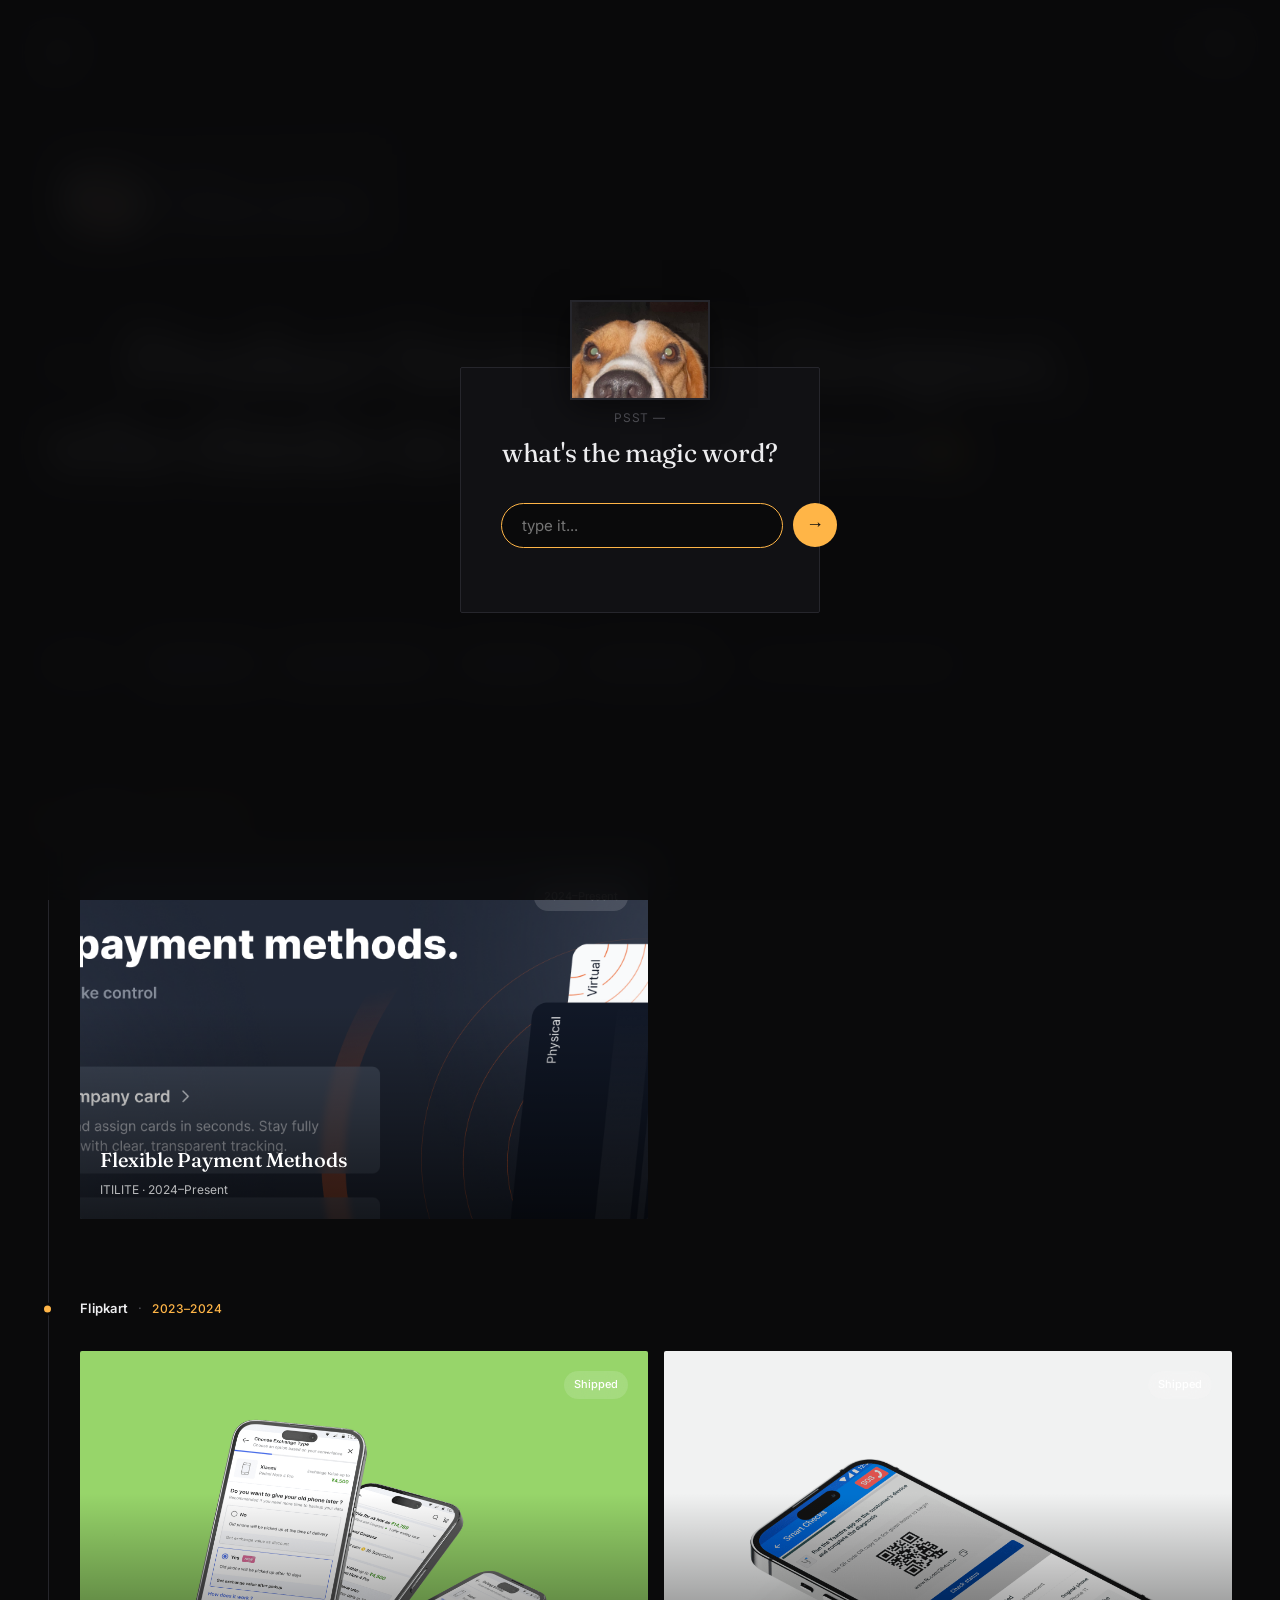
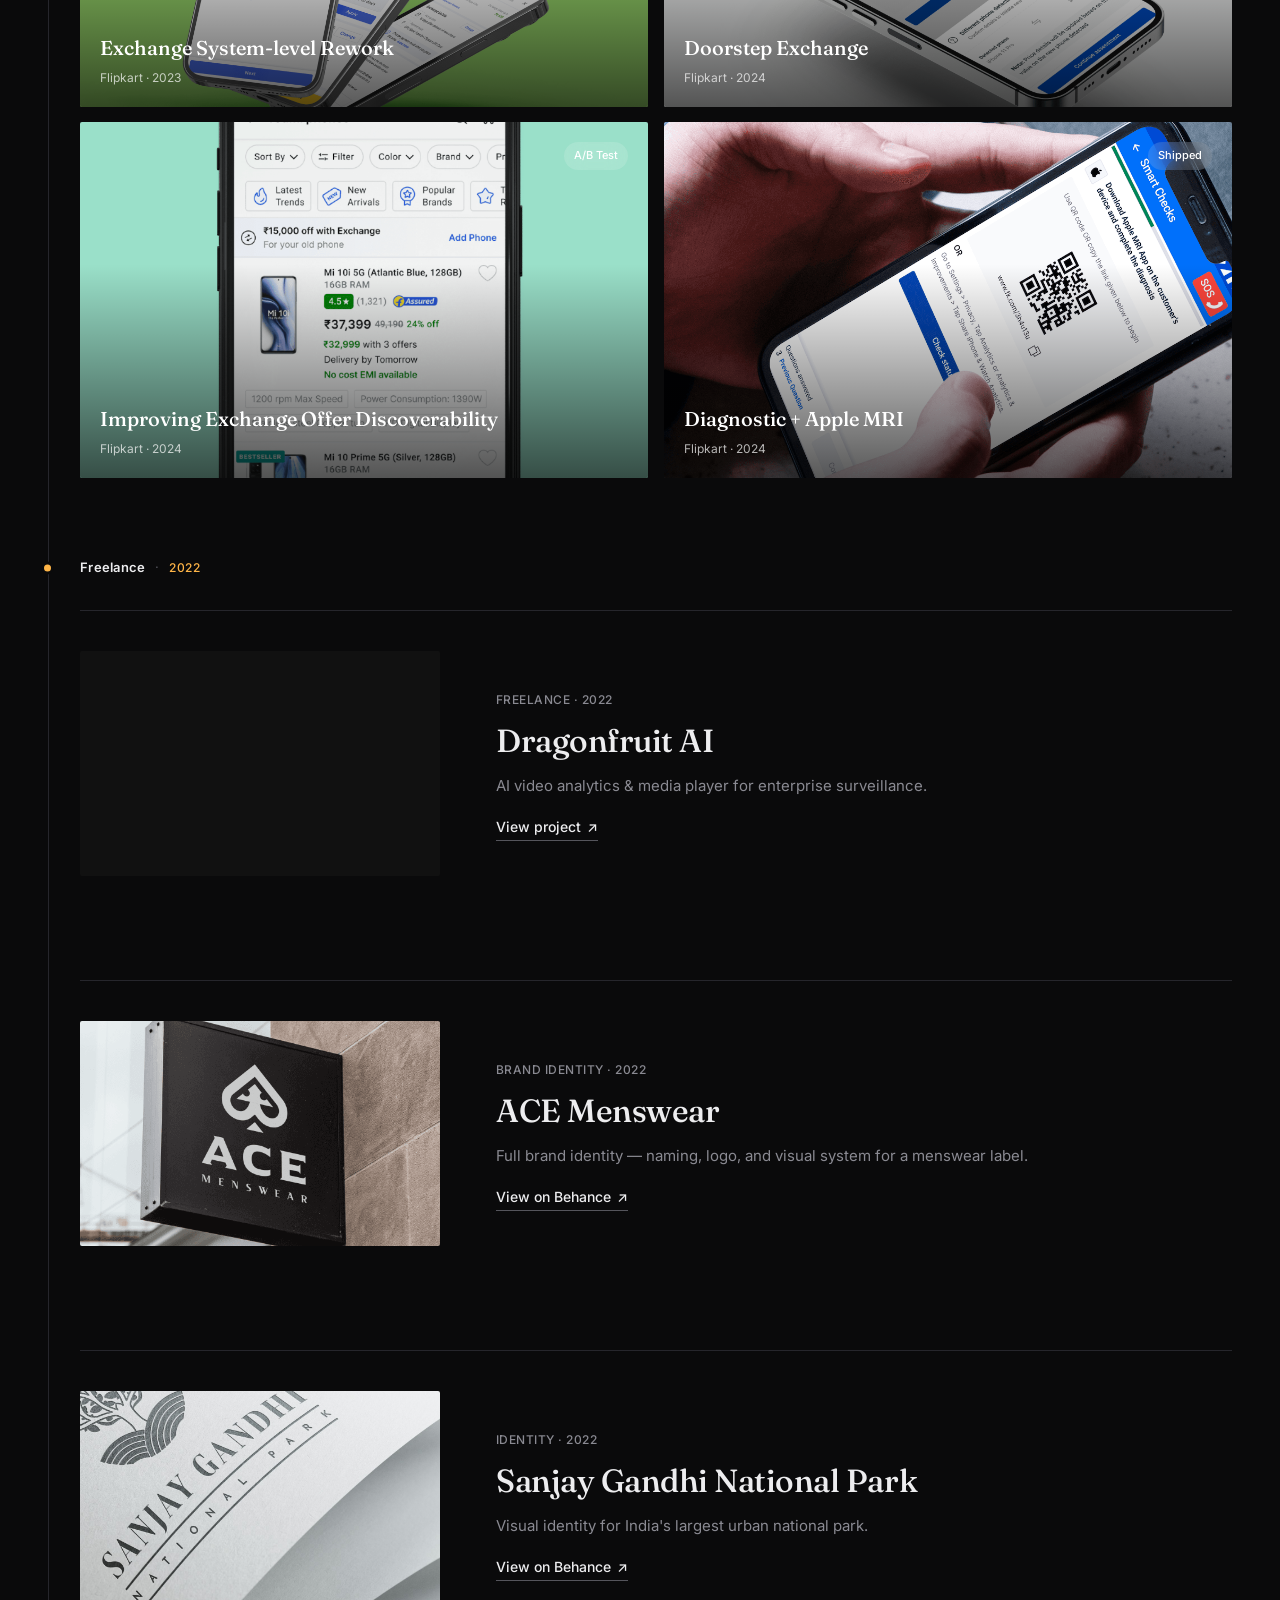
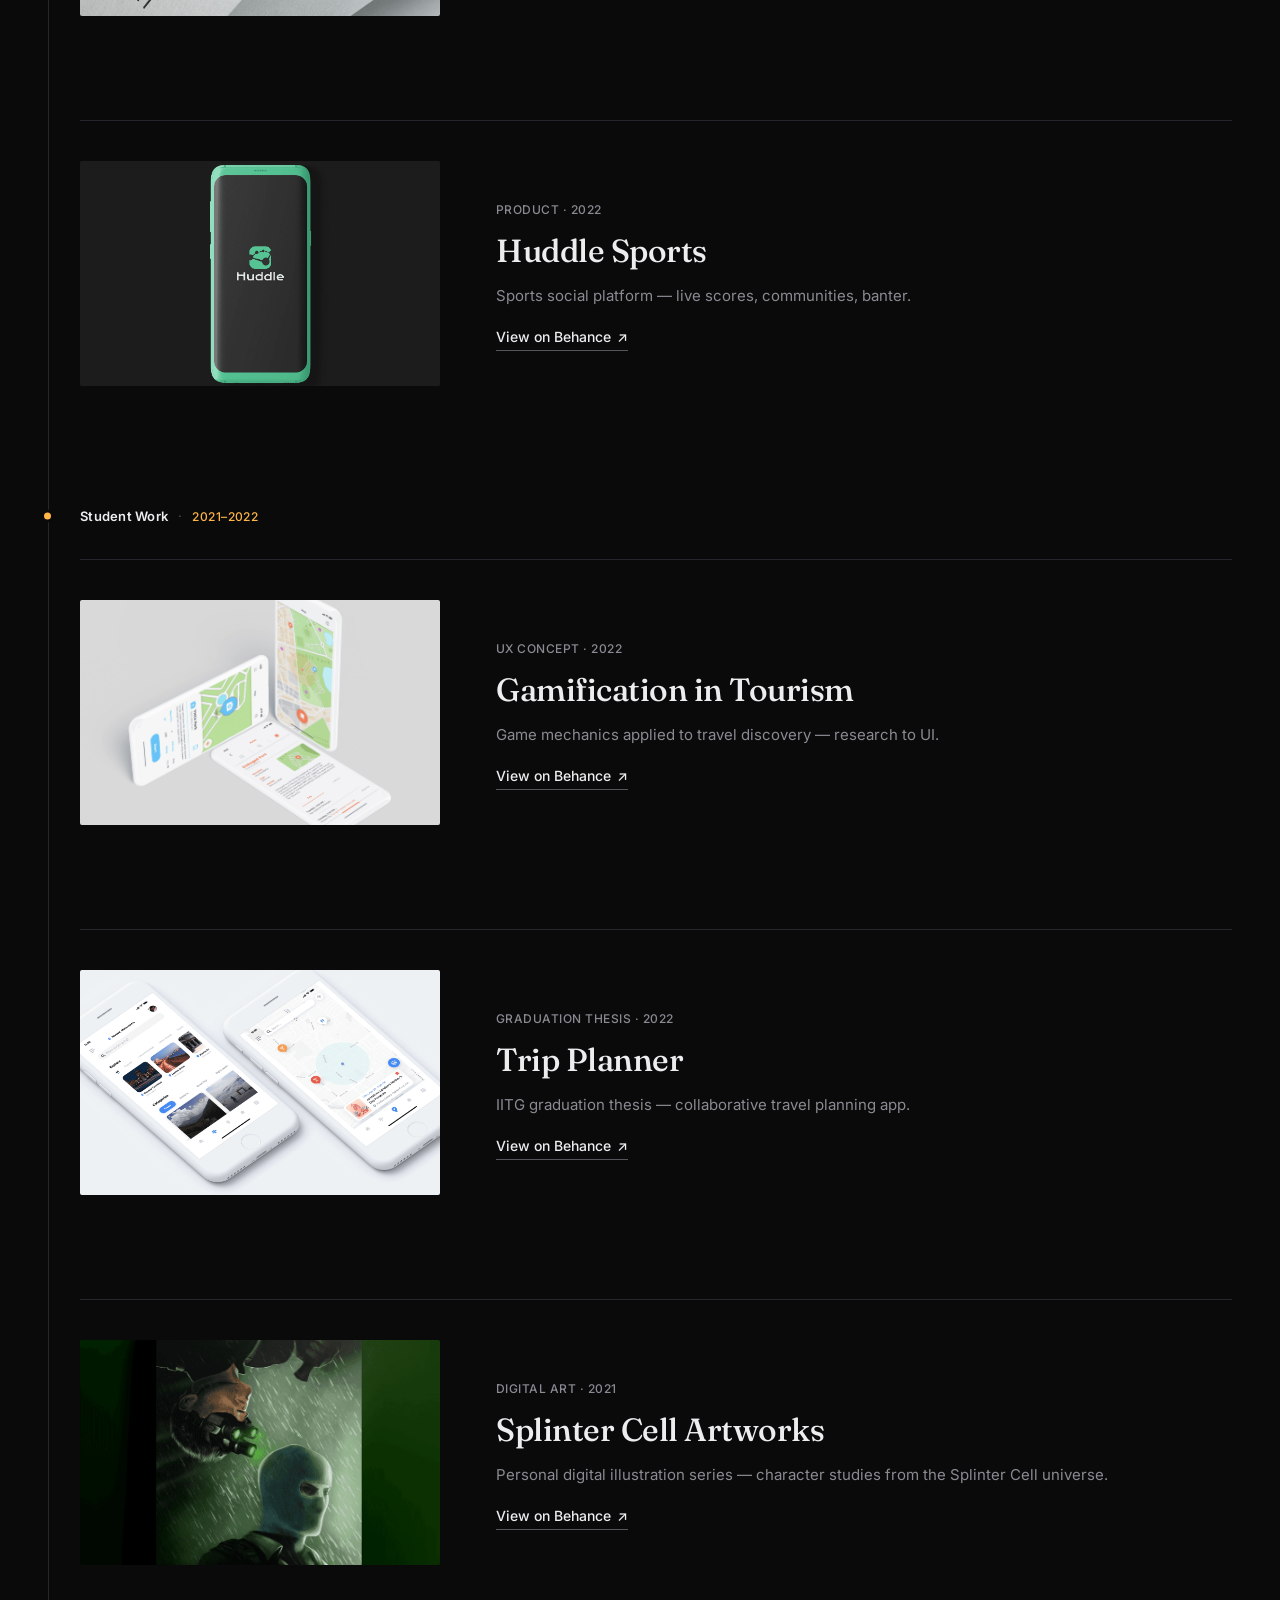
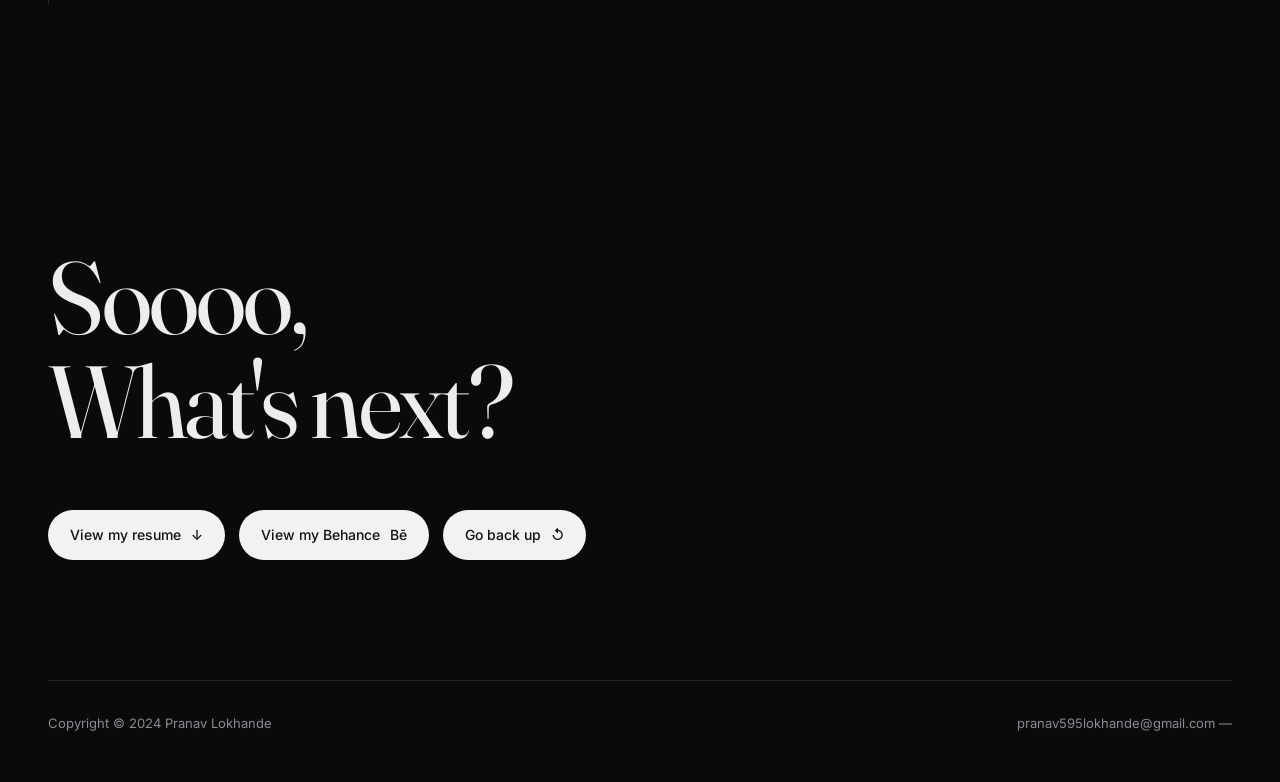
==== Portfolio/v0.9/index.html @ 9152e3f0 "v0.9 — initial commit. Portfolio in plain HTML/CSS/JS." ====
<!DOCTYPE html>
<html lang="en">
<head>
  <meta charset="UTF-8">
  <meta name="viewport" content="width=device-width, initial-scale=1.0">
  <title>Pranav Lokhande | Designer</title>
  <meta name="description" content="Designer based in Bangalore. Product strategy, visual design, and illustration.">

  <link rel="preconnect" href="https://fonts.googleapis.com">
  <link rel="preconnect" href="https://fonts.gstatic.com" crossorigin>
  <link href="https://fonts.googleapis.com/css2?family=Epilogue:wght@400;500;600;700&family=Fraunces:opsz,wght@9..144,400;9..144,500;9..144,600&family=Inter:wght@400;500;600&display=swap" rel="stylesheet">

  <link rel="stylesheet" href="styles.css">
</head>
<body>

  <div id="gate">
    <div class="gate-card">
      <img class="gate-dog" src="images/doggo.jpg" alt="Loki">
      <p class="gate-label">psst —</p>
      <h2 class="gate-heading">what's the magic word?</h2>
      <div class="gate-input-wrap">
        <input id="gate-input" type="password" placeholder="type it..." autocomplete="off" autofocus>
        <button id="gate-btn" aria-label="Enter">→</button>
      </div>
      <p class="gate-hint" id="gate-hint"></p>
    </div>
  </div>

  <header class="nav">
    <a href="#top" class="logo">P</a>
    <div class="nav-right">
      <a href="https://drive.google.com" class="nav-resume" target="_blank" rel="noopener" aria-label="Download Resume">
        <svg width="14" height="14" viewBox="0 0 24 24" fill="none" stroke="currentColor" stroke-width="2.5" stroke-linecap="round" stroke-linejoin="round" style="flex-shrink:0"><path d="M21 15v4a2 2 0 0 1-2 2H5a2 2 0 0 1-2-2v-4"/><polyline points="7 10 12 15 17 10"/><line x1="12" y1="15" x2="12" y2="3"/></svg>
        <span class="nav-resume-text">Download Resume</span>
      </a>
      <a href="https://www.linkedin.com/in/pranavlokhande" target="_blank" rel="noopener" class="linkedin" aria-label="LinkedIn">
        <svg width="22" height="22" viewBox="0 0 24 24" fill="currentColor"><path d="M19 3a2 2 0 0 1 2 2v14a2 2 0 0 1-2 2H5a2 2 0 0 1-2-2V5a2 2 0 0 1 2-2h14zM8.34 18.34V9.67H5.67v8.67h2.67zM7 8.5a1.55 1.55 0 1 0 0-3.1 1.55 1.55 0 0 0 0 3.1zM18.34 18.34v-4.75c0-2.48-1.34-3.63-3.12-3.63a2.7 2.7 0 0 0-2.43 1.33V9.67h-2.66c.03.75 0 8.67 0 8.67h2.66v-4.84a1.81 1.81 0 0 1 .09-.65 1.45 1.45 0 0 1 1.37-.97c.96 0 1.35.74 1.35 1.82v4.64h2.74z"/></svg>
      </a>
    </div>
  </header>

  <main id="top">

    <section class="hero">
      <div class="greeting-card">
        <img class="greeting-avatar" src="images/pranav.jpg" alt="Pranav Lokhande">
        <div class="greeting-text">
          <span class="greeting-label">Greeting,</span>
          <span class="greeting-name">I'm Pranav Lokhande.</span>
        </div>
      </div>

      <h1 class="hero-title">
        <span class="em-dash">—</span> Product Strategist &amp; Designer,<br>
        who thinks in systems. <span class="hero-tag">a hands-on one 💪</span>
      </h1>
    </section>

    <section class="about">
      <aside class="about-pills">
        <p class="about-label">I create…</p>
        <ul>
          <li>Digital Products</li>
          <li>Systems (B2B + B2C)</li>
          <li>Desktop Apps</li>
          <li>Brands &amp; Visuals</li>
        </ul>
        <p class="about-trail">… and everything in between.</p>
      </aside>
    </section>

    <section class="timeline-section">
      <div class="timeline">

        <!-- ITILITE ─────────────────────── -->
        <div class="timeline-era">
          <div class="timeline-node">
            <span class="tl-org">ITILITE</span>
            <span class="tl-sep">·</span>
            <span class="tl-year">2024–Present</span>
          </div>
          <div class="work-grid">
            <a class="work-card" href="work/flexible-payments.html">
              <div class="work-card-inner">
                <img class="work-card-img" src="images/flexible-payments.png" alt="Flexible Payment Methods">
                <span class="badge light">2024–Present</span>
                <div class="work-meta">
                  <h3>Flexible Payment Methods</h3>
                  <p>ITILITE · 2024–Present</p>
                </div>
              </div>
            </a>
          </div>
        </div>

        <!-- FLIPKART ────────────────────── -->
        <div class="timeline-era">
          <div class="timeline-node">
            <span class="tl-org">Flipkart</span>
            <span class="tl-sep">·</span>
            <span class="tl-year">2023–2024</span>
          </div>
          <div class="work-grid">
            <a class="work-card" href="work/exchange-later.html">
              <div class="work-card-inner">
                <img class="work-card-img" src="images/exchange-system-rework.png" alt="Exchange System-level Rework">
                <span class="badge light">Shipped</span>
                <div class="work-meta">
                  <h3>Exchange System-level Rework</h3>
                  <p>Flipkart · 2023</p>
                </div>
              </div>
            </a>
            <a class="work-card" href="work/bm-swap.html">
              <div class="work-card-inner">
                <img class="work-card-img" src="images/doorstep-exchange.png" alt="Doorstep Exchange">
                <span class="badge light">Shipped</span>
                <div class="work-meta">
                  <h3>Doorstep Exchange</h3>
                  <p>Flipkart · 2024</p>
                </div>
              </div>
            </a>
            <a class="work-card" href="work/disc-exchange.html">
              <div class="work-card-inner">
                <img class="work-card-img" src="images/search-exchange-ab.png" alt="Improving Exchange Offer Discoverability">
                <span class="badge light">A/B Test</span>
                <div class="work-meta">
                  <h3>Improving Exchange Offer Discoverability</h3>
                  <p>Flipkart · 2024</p>
                </div>
              </div>
            </a>
            <a class="work-card" href="work/apple-mri.html">
              <div class="work-card-inner">
                <img class="work-card-img" src="images/doorstep-cx.png" alt="Flipkart Diagnostic + Apple MRI">
                <span class="badge light">Shipped</span>
                <div class="work-meta">
                  <h3>Diagnostic + Apple MRI</h3>
                  <p>Flipkart · 2024</p>
                </div>
              </div>
            </a>
          </div>
        </div>

        <!-- FREELANCE ───────────────────── -->
        <div class="timeline-era">
          <div class="timeline-node">
            <span class="tl-org">Freelance</span>
            <span class="tl-sep">·</span>
            <span class="tl-year">2022</span>
          </div>
          <div class="project-list slim">
            <a class="project-row" href="https://drive.google.com/file/d/12xND39V-tyJ9l2CTtGwyVu6jft_E52jj/view?usp=sharing" target="_blank" rel="noopener">
              <div class="project-thumb"><video src="images/dragonfruit.mp4" autoplay muted loop playsinline></video></div>
              <div class="project-info">
                <span class="project-tag">Freelance · 2022</span>
                <h3>Dragonfruit AI</h3>
                <p>AI video analytics & media player for enterprise surveillance.</p>
                <span class="view-link">View project <span aria-hidden="true">↗</span></span>
              </div>
            </a>
            <a class="project-row" href="https://www.behance.net/gallery/119263813/ACE-MENSWEAR-Brand-and-Identity-Design" target="_blank" rel="noopener">
              <div class="project-thumb"><img src="images/ace-menswear.png" alt="ACE Menswear"></div>
              <div class="project-info">
                <span class="project-tag">Brand Identity · 2022</span>
                <h3>ACE Menswear</h3>
                <p>Full brand identity — naming, logo, and visual system for a menswear label.</p>
                <span class="view-link">View on Behance <span aria-hidden="true">↗</span></span>
              </div>
            </a>
            <a class="project-row" href="https://www.behance.net/gallery/127003537/Sanjay-Gandhi-National-Park-Identity-Design" target="_blank" rel="noopener">
              <div class="project-thumb"><img src="images/sgnp.jpg" alt="Sanjay Gandhi National Park"></div>
              <div class="project-info">
                <span class="project-tag">Identity · 2022</span>
                <h3>Sanjay Gandhi National Park</h3>
                <p>Visual identity for India's largest urban national park.</p>
                <span class="view-link">View on Behance <span aria-hidden="true">↗</span></span>
              </div>
            </a>
            <a class="project-row" href="https://www.behance.net/gallery/120968197/Huddle-Sports-Social-Media-UIUX" target="_blank" rel="noopener">
              <div class="project-thumb"><img src="images/huddle.png" alt="Huddle Sports"></div>
              <div class="project-info">
                <span class="project-tag">Product · 2022</span>
                <h3>Huddle Sports</h3>
                <p>Sports social platform — live scores, communities, banter.</p>
                <span class="view-link">View on Behance <span aria-hidden="true">↗</span></span>
              </div>
            </a>
          </div>
        </div>

        <!-- STUDENT ─────────────────────── -->
        <div class="timeline-era">
          <div class="timeline-node">
            <span class="tl-org">Student Work</span>
            <span class="tl-sep">·</span>
            <span class="tl-year">2021–2022</span>
          </div>
          <div class="project-list slim">
            <a class="project-row" href="https://www.behance.net/gallery/122365787/Gamification-In-Tourism-UIUX" target="_blank" rel="noopener">
              <div class="project-thumb"><img src="images/gamification.png" alt="Gamification in Tourism"></div>
              <div class="project-info">
                <span class="project-tag">UX Concept · 2022</span>
                <h3>Gamification in Tourism</h3>
                <p>Game mechanics applied to travel discovery — research to UI.</p>
                <span class="view-link">View on Behance <span aria-hidden="true">↗</span></span>
              </div>
            </a>
            <a class="project-row" href="https://www.behance.net/gallery/128891555/Trip-Planner-UXUI-Concept" target="_blank" rel="noopener">
              <div class="project-thumb"><img src="images/trip-planner.png" alt="Trip Planner"></div>
              <div class="project-info">
                <span class="project-tag">Graduation Thesis · 2022</span>
                <h3>Trip Planner</h3>
                <p>IITG graduation thesis — collaborative travel planning app.</p>
                <span class="view-link">View on Behance <span aria-hidden="true">↗</span></span>
              </div>
            </a>
            <a class="project-row" href="https://www.behance.net/gallery/118692643/Splinter-Cell-Digital-Artwork" target="_blank" rel="noopener">
              <div class="project-thumb"><img src="images/splinter-cell.png" alt="Splinter Cell Artworks"></div>
              <div class="project-info">
                <span class="project-tag">Digital Art · 2021</span>
                <h3>Splinter Cell Artworks</h3>
                <p>Personal digital illustration series — character studies from the Splinter Cell universe.</p>
                <span class="view-link">View on Behance <span aria-hidden="true">↗</span></span>
              </div>
            </a>
          </div>
        </div>

      </div>
    </section>

    <section class="footer">
      <h2 class="footer-title">Soooo,<br>What's next?</h2>

      <div class="footer-actions">
        <a class="pill" href="https://drive.google.com" target="_blank" rel="noopener">View my resume <span aria-hidden="true">↓</span></a>
        <a class="pill" href="https://www.behance.net/pranavlokhande" target="_blank" rel="noopener">View my Behance <span aria-hidden="true">Bē</span></a>
        <a class="pill" href="#top">Go back up <span aria-hidden="true">↺</span></a>
      </div>

      <div class="footer-meta">
        <span>Copyright © 2024 Pranav Lokhande</span>
        <a href="mailto:pranav595lokhande@gmail.com">pranav595lokhande@gmail.com —</a>
      </div>
    </section>

  </main>

  <script src="script.js"></script>
</body>
</html>
---- Portfolio/v0.9/styles.css ----
:root {
  --bg: #0A0A0B;
  --bg-elev: #111114;
  --text: #EDEDEF;
  --text-dim: #8A8A92;
  --text-faint: #55555C;
  --accent: #FFB547;
  --pill-bg: #18181C;
  --pill-border: #26262C;
  --radius: 2px;
  --maxw: 1280px;
}

* { box-sizing: border-box; margin: 0; padding: 0; }

html { scroll-behavior: smooth; }

body {
  background: var(--bg);
  color: var(--text);
  font-family: 'Inter', system-ui, sans-serif;
  font-size: 16px;
  line-height: 1.6;
  -webkit-font-smoothing: antialiased;
  overflow-x: hidden;
}

a { color: inherit; text-decoration: none; }

/* ========== NAV ========== */
.nav {
  position: fixed;
  top: 0; left: 0; right: 0;
  display: flex;
  justify-content: space-between;
  align-items: flex-start;
  padding: 28px 48px 56px;
  z-index: 100;
  background: linear-gradient(to bottom, #0A0A0B 0%, #0A0A0B 40%, rgba(10,10,11,0.6) 75%, transparent 100%);
  pointer-events: none;
}
.nav > *, .nav-right > * { pointer-events: auto; }

.nav-right {
  display: flex;
  align-items: center;
  gap: 12px;
}

.nav-resume {
  display: inline-flex;
  align-items: center;
  gap: 0;
  overflow: hidden;
  max-width: 32px;
  height: 32px;
  border: 1px solid var(--pill-border);
  border-radius: 999px;
  color: var(--text-faint);
  font-size: 12px;
  font-weight: 500;
  padding: 0 9px;
  white-space: nowrap;
  transition: max-width 0.3s cubic-bezier(0.2,0.8,0.2,1), color 0.2s, border-color 0.2s, padding 0.3s, gap 0.3s;
  font-family: 'Inter', sans-serif;
}
.nav-resume:hover {
  max-width: 160px;
  color: var(--text);
  border-color: var(--text-faint);
  gap: 7px;
  padding: 0 14px;
}
.nav-resume-text {
  opacity: 0;
  transition: opacity 0.15s 0.12s;
  letter-spacing: 0.01em;
}
.nav-resume:hover .nav-resume-text { opacity: 1; }

.logo {
  font-family: 'Fraunces', serif;
  font-size: 32px;
  font-weight: 500;
  letter-spacing: -0.01em;
}

.linkedin {
  display: inline-flex;
  opacity: 0.9;
  transition: opacity 0.2s;
}
.linkedin:hover { opacity: 1; }

/* ========== HERO ========== */
.hero {
  max-width: var(--maxw);
  margin: 0 auto;
  padding: 140px 48px 80px;
}

.greeting-card {
  display: inline-flex;
  flex-direction: row;
  align-items: center;
  gap: 18px;
  padding: 16px 28px 16px 16px;
  background: var(--bg-elev);
  border: 1px solid var(--pill-border);
  border-radius: var(--radius);
  margin-bottom: 64px;
  transform: rotate(-1.5deg);
  box-shadow: 0 12px 40px rgba(0,0,0,0.4);
}
.greeting-avatar {
  width: 80px;
  height: 80px;
  border-radius: 50%;
  object-fit: cover;
  object-position: center top;
  flex-shrink: 0;
  border: 1px solid var(--pill-border);
}
.greeting-text {
  display: flex;
  flex-direction: column;
  gap: 2px;
}
.greeting-label {
  font-size: 15px;
  color: var(--text-dim);
  font-weight: 400;
}
.greeting-name {
  font-size: 20px;
  font-weight: 500;
}

.hero-title {
  font-family: 'Fraunces', serif;
  font-size: clamp(40px, 6vw, 88px);
  font-weight: 400;
  line-height: 1.08;
  letter-spacing: -0.02em;
  max-width: 1100px;
}

.em-dash {
  color: var(--text-dim);
  margin-right: 8px;
}

.hero-tag {
  display: inline-block;
  font-size: clamp(16px, 2vw, 24px);
  font-weight: 500;
  padding: 10px 20px;
  border-radius: 999px;
  background: var(--pill-bg);
  border: 1px solid var(--pill-border);
  vertical-align: middle;
  margin-left: 16px;
  line-height: 1;
}

/* ========== ABOUT / PILLS BAR ========== */
.about {
  max-width: var(--maxw);
  margin: 0 auto;
  padding: 80px 48px 48px;
  display: flex;
  align-items: center;
  gap: 20px;
  flex-wrap: wrap;
}

.about-pills {
  display: contents;
}

.about-label {
  font-family: 'Fraunces', serif;
  font-size: 16px;
  color: var(--text-dim);
  white-space: nowrap;
}
.about-trail {
  font-family: 'Fraunces', serif;
  font-size: 16px;
  color: var(--text-faint);
  white-space: nowrap;
}

.about-pills ul {
  list-style: none;
  display: flex;
  flex-direction: row;
  flex-wrap: wrap;
  gap: 8px;
}
.about-pills li {
  padding: 8px 16px;
  background: var(--pill-bg);
  border: 1px solid var(--pill-border);
  border-radius: 999px;
  font-size: 13px;
  font-weight: 500;
  transition: background 0.2s;
}
.about-pills li:hover { background: #202026; }

/* ========== SLIM PROJECT LIST (freelance rows) ========== */
.project-list.slim .project-row {
  grid-template-columns: 360px 1fr;
  gap: 56px;
}

/* ========== WORK SECTIONS ========== */
/* Work grid cards */
.work-grid {
  display: grid;
  grid-template-columns: 1fr 1fr;
  gap: 16px;
}
.work-card {
  aspect-ratio: 16 / 10;
  position: relative;
  cursor: pointer;
  color: #fff;
  transition: transform 0.35s cubic-bezier(0.2, 0.8, 0.2, 1);
}
.work-card:hover { transform: translateY(-4px); }
.work-card.wide { grid-column: span 2; aspect-ratio: 21 / 9; }

.work-card-inner {
  position: absolute;
  inset: 0 0 -1px 0;
  border-radius: var(--radius);
  overflow: hidden;
  display: flex;
  flex-direction: column;
  justify-content: space-between;
  padding: 20px;
  background: var(--card-bg, #18181C);
}
.work-card-inner::after {
  content: '';
  position: absolute;
  inset: 0;
  background: linear-gradient(180deg, rgba(0,0,0,0) 40%, rgba(0,0,0,0.65) 100%);
  pointer-events: none;
}
.work-card-img {
  position: absolute;
  inset: 0;
  width: 100%;
  height: 100%;
  object-fit: cover;
  transform: scale(1.35);
  transform-origin: center top;
  transition: transform 0.7s cubic-bezier(0.2, 0.8, 0.2, 1);
}
.work-card:hover .work-card-img { transform: scale(1.5); }

.work-card-inner .badge,
.work-card-inner .work-meta { position: relative; z-index: 2; }

.badge {
  align-self: flex-end;
  font-size: 11px;
  font-weight: 500;
  padding: 5px 10px;
  background: rgba(255,255,255,0.7);
  border-radius: 999px;
  backdrop-filter: blur(10px);
}
.badge.light { background: rgba(255,255,255,0.14); color: #fff; }

.work-meta h3 {
  font-family: 'Fraunces', serif;
  font-size: 20px;
  font-weight: 500;
  margin-bottom: 4px;
}
.work-meta p {
  font-size: 12px;
  opacity: 0.7;
}

/* ========== PROJECT ROWS (Industry) ========== */
.project-list {
  display: flex;
  flex-direction: column;
  gap: 64px;
}

.project-row {
  display: grid;
  grid-template-columns: 1.15fr 1fr;
  gap: 48px;
  padding: 40px 0;
  border-top: 1px solid var(--pill-border);
  transition: opacity 0.3s;
  align-items: center;
}
.project-row:hover { opacity: 0.95; }

.project-thumb {
  background: var(--card-bg, #111);
  border-radius: var(--radius);
  aspect-ratio: 16 / 10;
  overflow: hidden;
}
.project-thumb img,
.project-thumb video {
  width: 100%;
  height: 100%;
  object-fit: cover;
  display: block;
  transform: scale(1.5);
  transform-origin: center center;
  transition: transform 0.7s cubic-bezier(0.2, 0.8, 0.2, 1);
}
.project-thumb video {
  transform: scale(1);
}
.project-row:hover .project-thumb img { transform: scale(1.7); }
.project-row:hover .project-thumb video { transform: scale(1.05); }

.project-tag {
  display: inline-block;
  font-size: 12px;
  font-weight: 500;
  color: var(--text-dim);
  letter-spacing: 0.04em;
  text-transform: uppercase;
  margin-bottom: 14px;
}

.project-info h3 {
  font-family: 'Fraunces', serif;
  font-size: 32px;
  font-weight: 500;
  margin-bottom: 14px;
  letter-spacing: -0.015em;
  line-height: 1.15;
}
.project-info p {
  color: var(--text-dim);
  max-width: 720px;
  margin-bottom: 16px;
  font-size: 15px;
}
.view-link {
  font-size: 14px;
  font-weight: 500;
  display: inline-flex;
  gap: 6px;
  border-bottom: 1px solid var(--text-faint);
  padding-bottom: 2px;
}

/* ========== FOOTER ========== */
.footer {
  max-width: var(--maxw);
  margin: 0 auto;
  padding: 160px 48px 48px;
}

.footer-title {
  font-family: 'Fraunces', serif;
  font-size: clamp(56px, 8vw, 120px);
  font-weight: 400;
  line-height: 1.02;
  letter-spacing: -0.03em;
  margin-bottom: 56px;
}

.footer-actions {
  display: flex;
  flex-wrap: wrap;
  gap: 14px;
  margin-bottom: 120px;
}

.pill {
  display: inline-flex;
  align-items: center;
  gap: 10px;
  padding: 14px 22px;
  background: #F2F2F4;
  color: #111;
  border-radius: 999px;
  font-size: 14px;
  font-weight: 500;
  transition: transform 0.2s, background 0.2s;
}
.pill:hover {
  transform: translateY(-2px);
  background: #fff;
}

.footer-meta {
  display: flex;
  justify-content: space-between;
  font-size: 13px;
  color: var(--text-dim);
  padding-top: 32px;
  border-top: 1px solid var(--pill-border);
}
.footer-meta a:hover { color: var(--text); }

/* ========== PASSWORD GATE ========== */
#gate {
  position: fixed;
  inset: 0;
  z-index: 999;
  background: rgba(10, 10, 11, 0.92);
  backdrop-filter: blur(18px);
  display: flex;
  align-items: center;
  justify-content: center;
  transition: opacity 0.5s ease;
}
#gate.hidden {
  opacity: 0;
  pointer-events: none;
}

.gate-card {
  background: var(--bg-elev);
  border: 1px solid var(--pill-border);
  border-radius: var(--radius);
  padding: 40px 40px 36px;
  width: 360px;
  text-align: center;
  position: relative;
  margin-top: 80px;
}

.gate-dog {
  width: 140px;
  height: 100px;
  object-fit: cover;
  object-position: center 30%;
  border: 2px solid var(--pill-border);
  position: absolute;
  left: 50%;
  transform: translateX(-50%);
  top: -68px;
  box-shadow: 0 8px 32px rgba(0,0,0,0.5);
}

.gate-label {
  font-size: 12px;
  color: var(--text-faint);
  letter-spacing: 0.06em;
  text-transform: uppercase;
  margin-bottom: 6px;
}
.gate-heading {
  font-family: 'Fraunces', serif;
  font-size: 26px;
  font-weight: 400;
  letter-spacing: -0.01em;
  margin-bottom: 28px;
  color: var(--text);
}

.gate-input-wrap {
  display: flex;
  gap: 10px;
}
#gate-input {
  flex: 1;
  background: var(--bg);
  border: 1px solid var(--pill-border);
  border-radius: 999px;
  padding: 12px 20px;
  font-size: 15px;
  color: var(--text);
  outline: none;
  transition: border-color 0.2s;
  font-family: 'Inter', sans-serif;
}
#gate-input:focus { border-color: var(--accent); }
#gate-input.wrong { border-color: #ff4d4d; animation: shake 0.35s ease; }

#gate-btn {
  width: 44px;
  height: 44px;
  border-radius: 999px;
  background: var(--accent);
  color: #111;
  border: none;
  font-size: 18px;
  cursor: pointer;
  display: flex;
  align-items: center;
  justify-content: center;
  flex-shrink: 0;
  transition: transform 0.2s;
}
#gate-btn:hover { transform: scale(1.08); }

.gate-hint {
  font-size: 12px;
  color: #ff4d4d;
  margin-top: 12px;
  min-height: 16px;
}

@keyframes shake {
  0%, 100% { transform: translateX(0); }
  20%       { transform: translateX(-8px); }
  40%       { transform: translateX(8px); }
  60%       { transform: translateX(-5px); }
  80%       { transform: translateX(5px); }
}

/* ========== TIMELINE ========== */
.timeline-section {
  max-width: var(--maxw);
  margin: 0 auto;
  padding: 80px 48px;
}

.timeline {
  position: relative;
  padding-left: 32px;
}

.timeline::before {
  content: '';
  position: absolute;
  left: 0;
  top: 8px;
  bottom: 0;
  width: 1px;
  background: var(--pill-border);
}

.timeline-era {
  position: relative;
  margin-bottom: 80px;
}

.timeline-era:last-child {
  margin-bottom: 0;
}

.timeline-node {
  display: flex;
  align-items: center;
  gap: 10px;
  margin-bottom: 32px;
  position: relative;
}

.timeline-node::before {
  content: '';
  position: absolute;
  left: -36px;
  top: 50%;
  transform: translateY(-50%);
  width: 7px;
  height: 7px;
  border-radius: 50%;
  background: var(--accent);
  box-shadow: 0 0 0 3px var(--bg);
}

.tl-org {
  font-size: 13px;
  font-weight: 600;
  color: var(--text);
  letter-spacing: 0.02em;
}

.tl-sep {
  font-size: 13px;
  color: var(--text-faint);
}

.tl-year {
  font-size: 12px;
  font-weight: 500;
  color: var(--accent);
  letter-spacing: 0.04em;
}

/* ========== RESPONSIVE ========== */
@media (max-width: 900px) {
  .nav { padding: 20px 24px; }
  .hero { padding: 110px 24px 60px; }
  .about {
    grid-template-columns: 1fr;
    gap: 48px;
    padding: 48px 24px;
  }
  .about-pills { position: static; }
  .timeline-section { padding: 48px 24px; }
  .timeline { padding-left: 20px; }
  .timeline-node::before { left: -24px; }
  .work-grid { grid-template-columns: 1fr; }
  .work-card.wide { grid-column: span 1; }
  .footer { padding: 80px 24px 32px; }
}
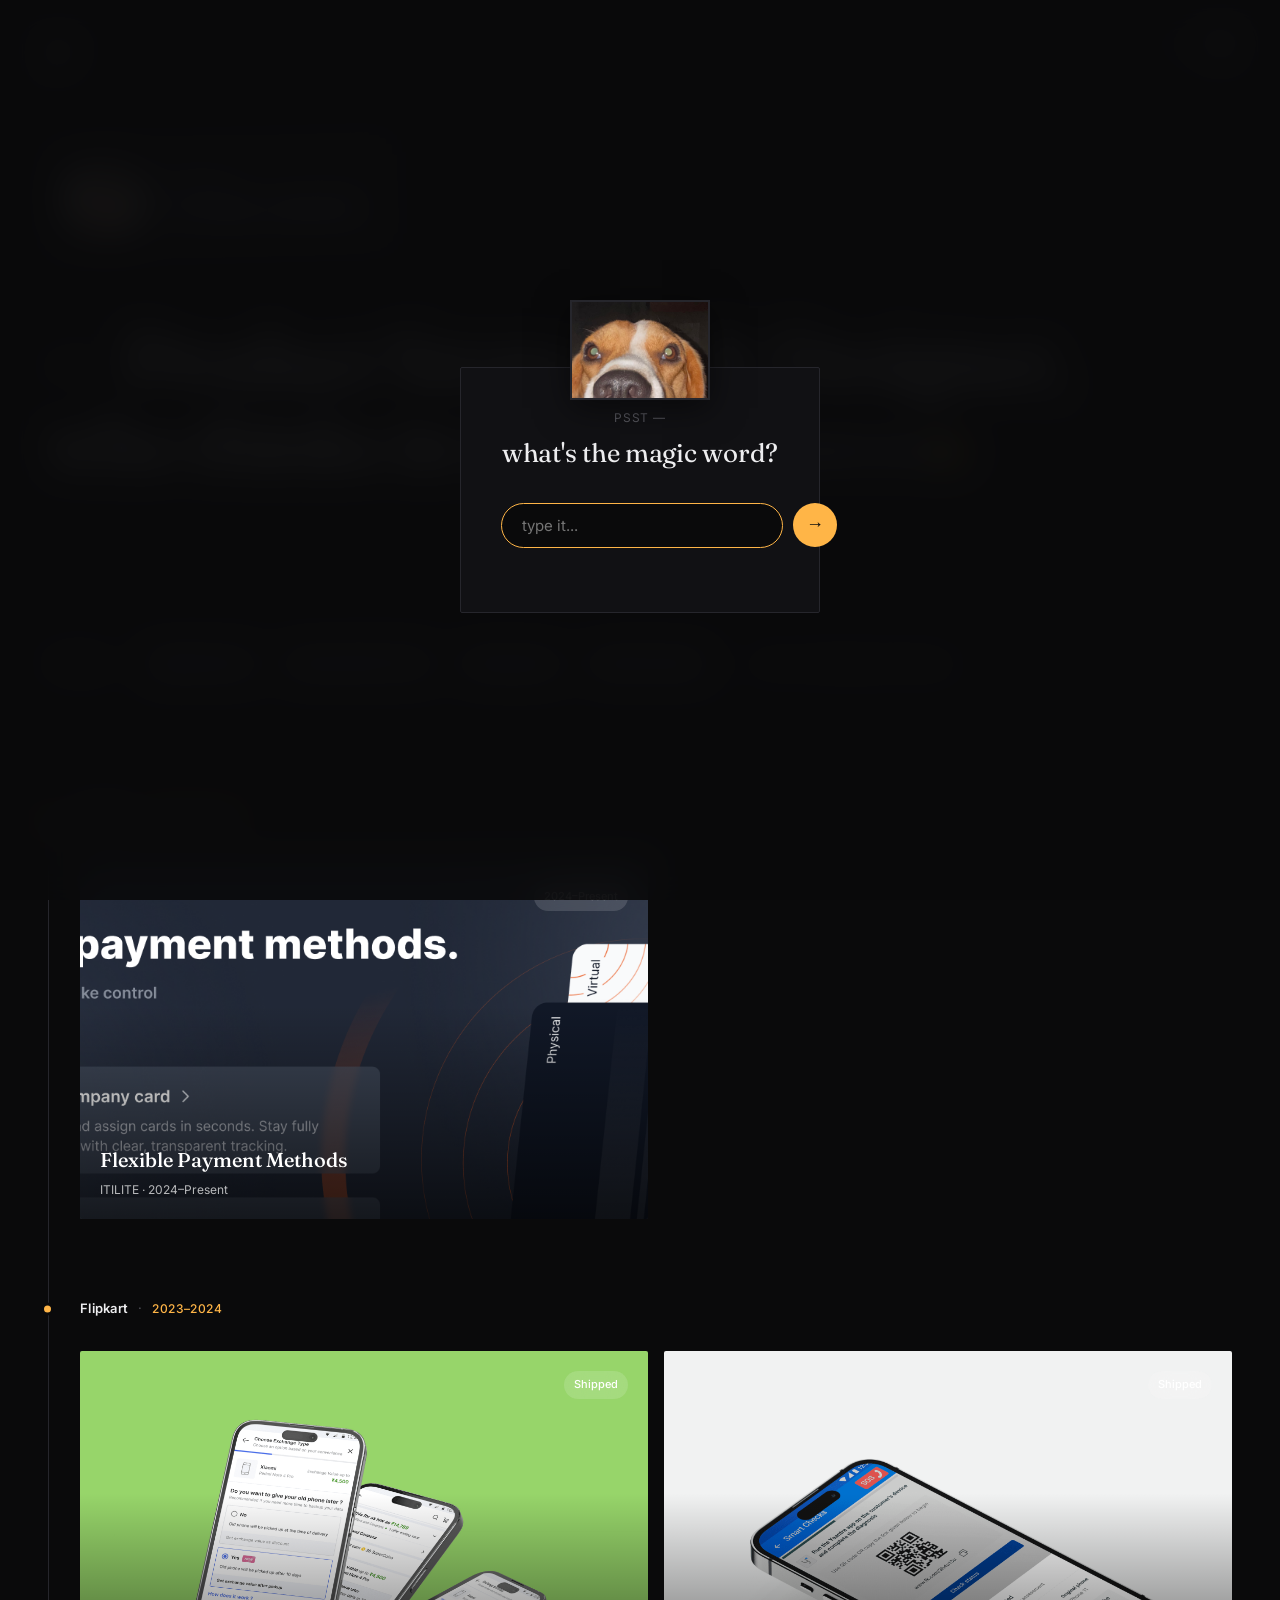
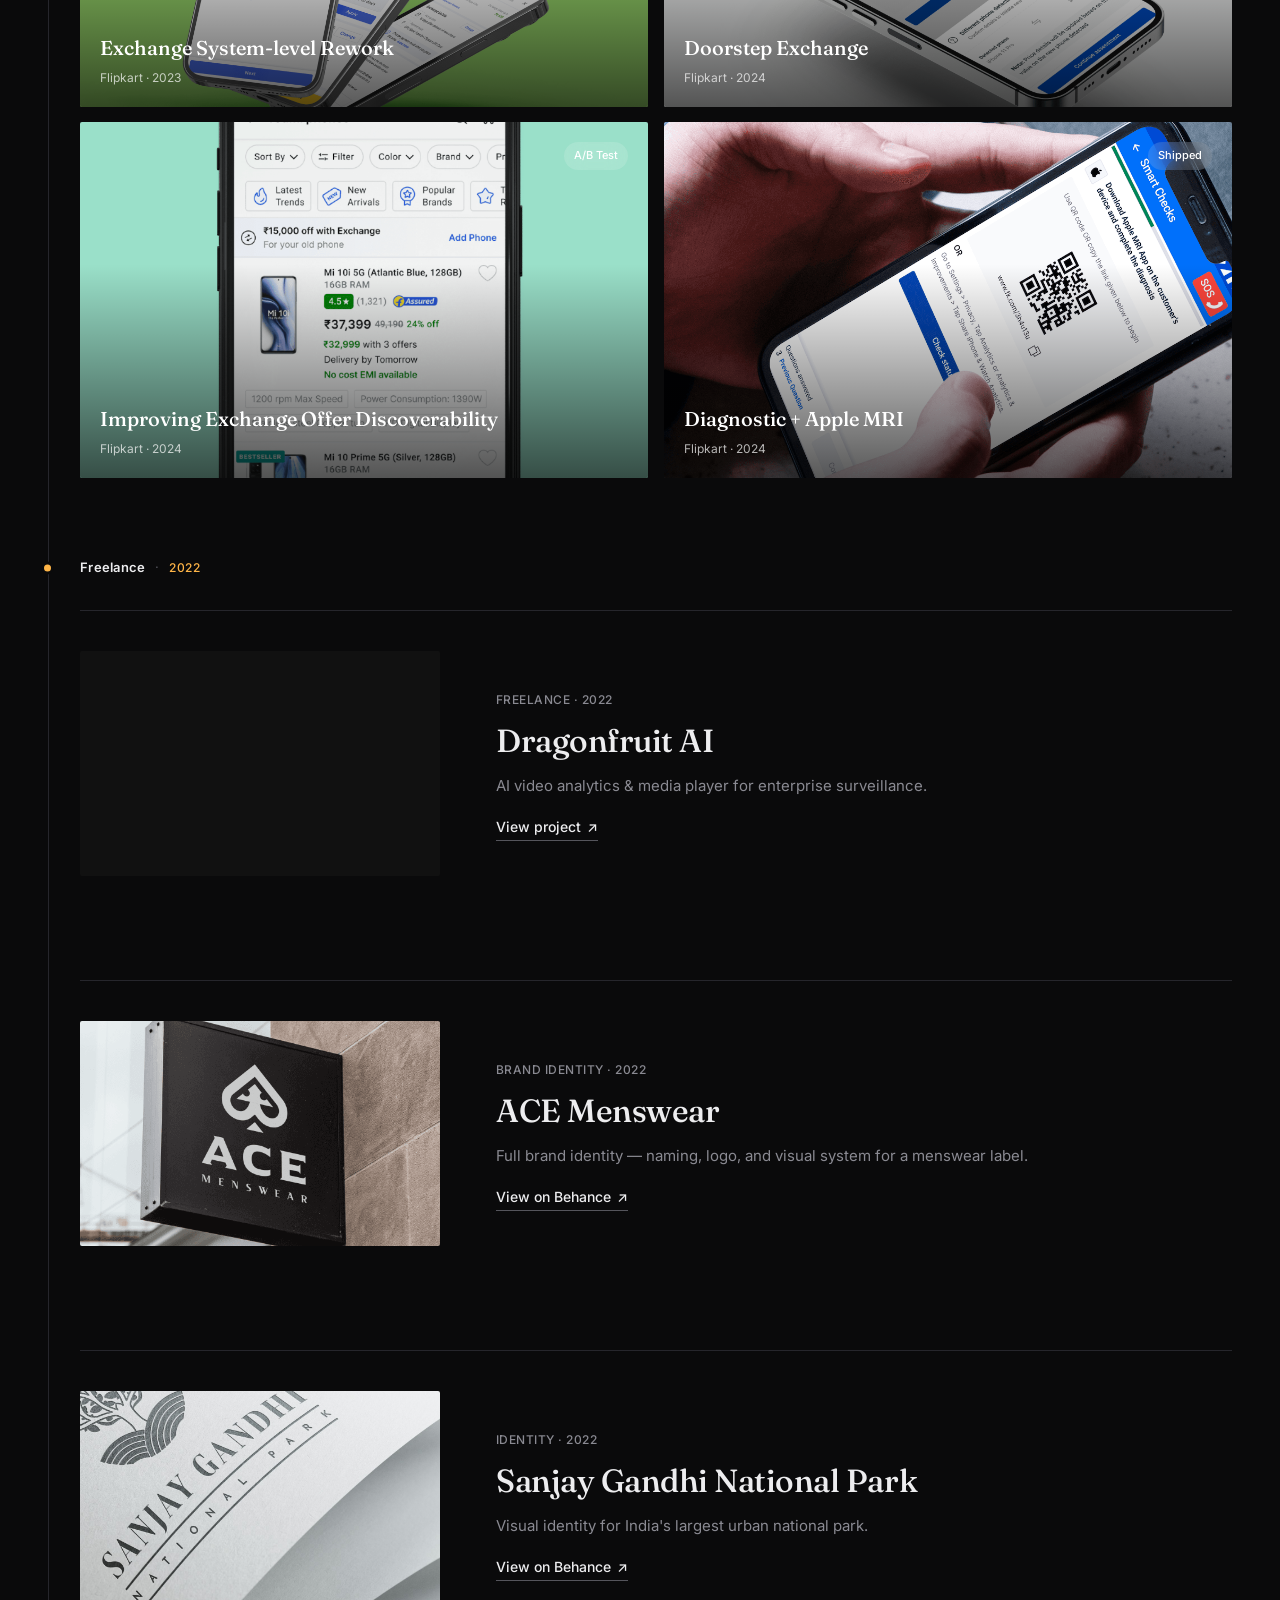
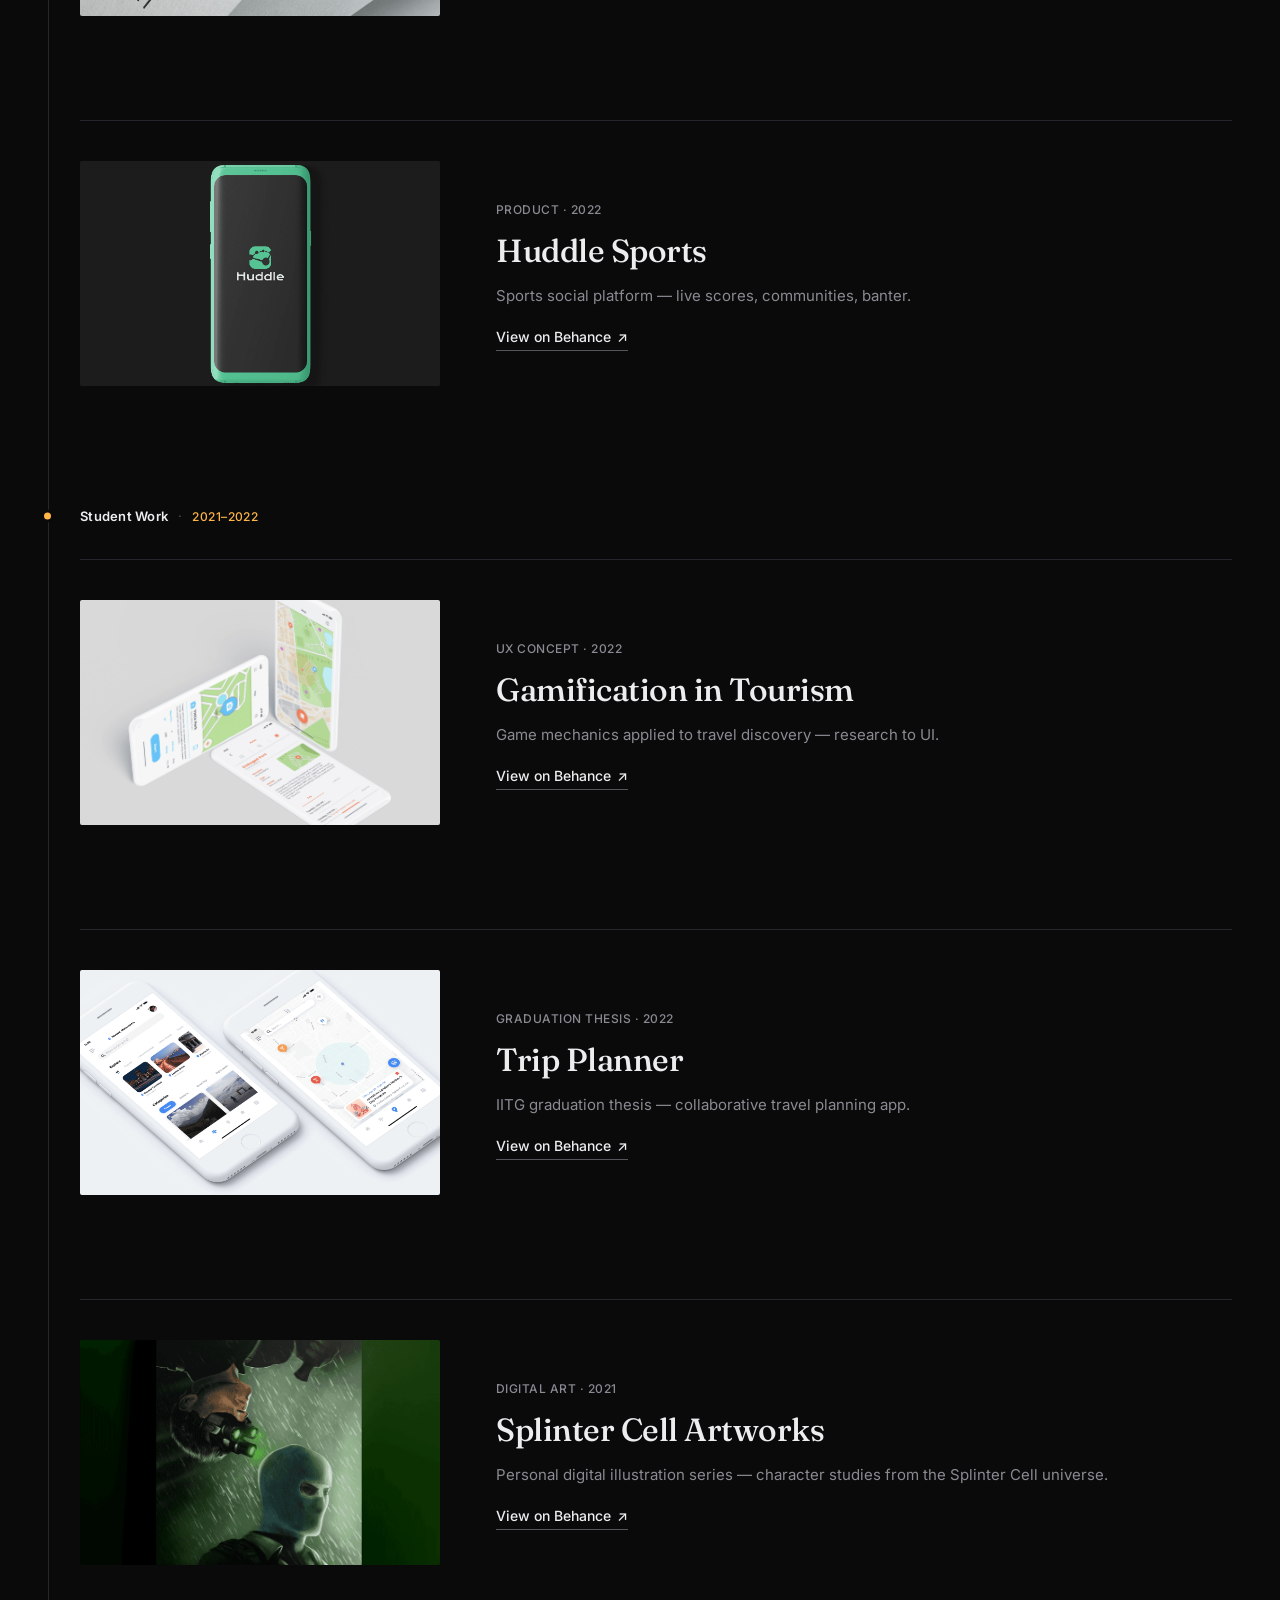
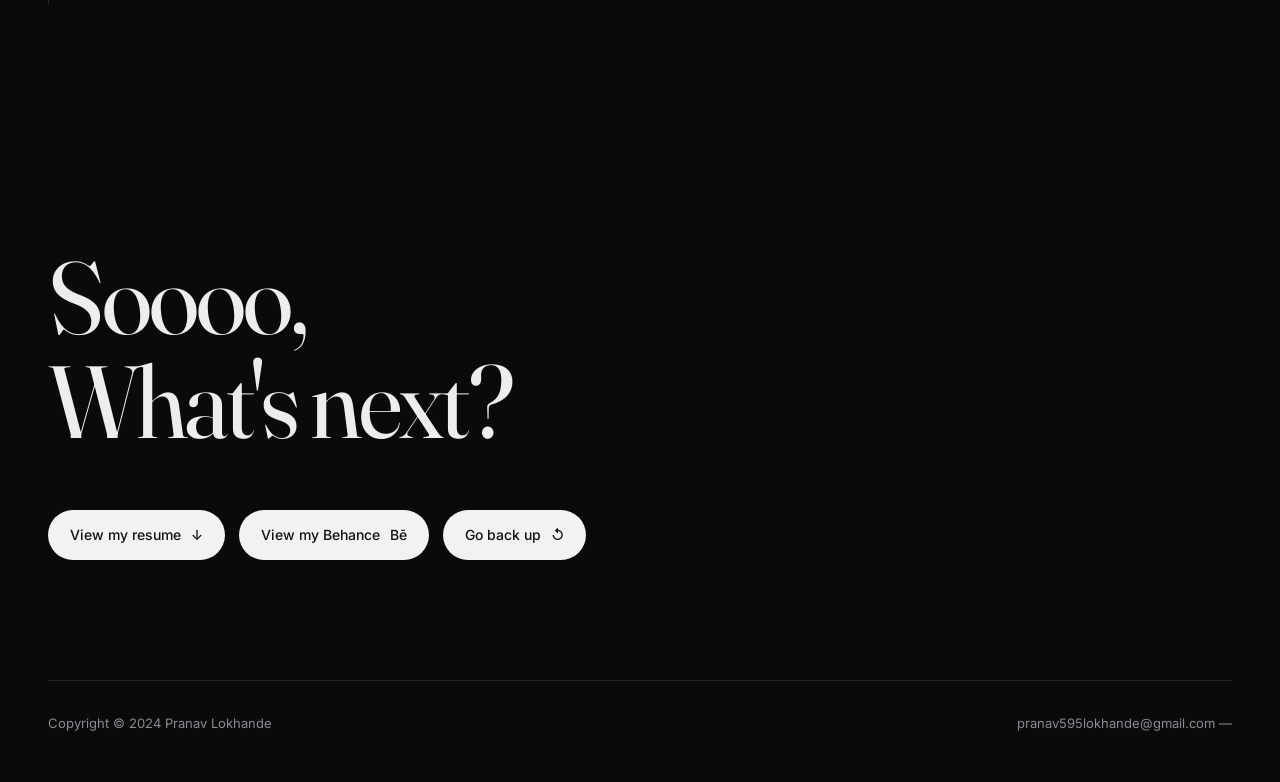
==== commit a0531db9: "Update index.html" ====
--- a/Portfolio/v0.9/index.html
+++ b/Portfolio/v0.9/index.html
@@ -46,7 +46,7 @@
       <div class="greeting-card">
         <img class="greeting-avatar" src="images/pranav.jpg" alt="Pranav Lokhande">
         <div class="greeting-text">
-          <span class="greeting-label">Greeting,</span>
+          <span class="greeting-label">Greetings,</span>
           <span class="greeting-name">I'm Pranav Lokhande.</span>
         </div>
       </div>
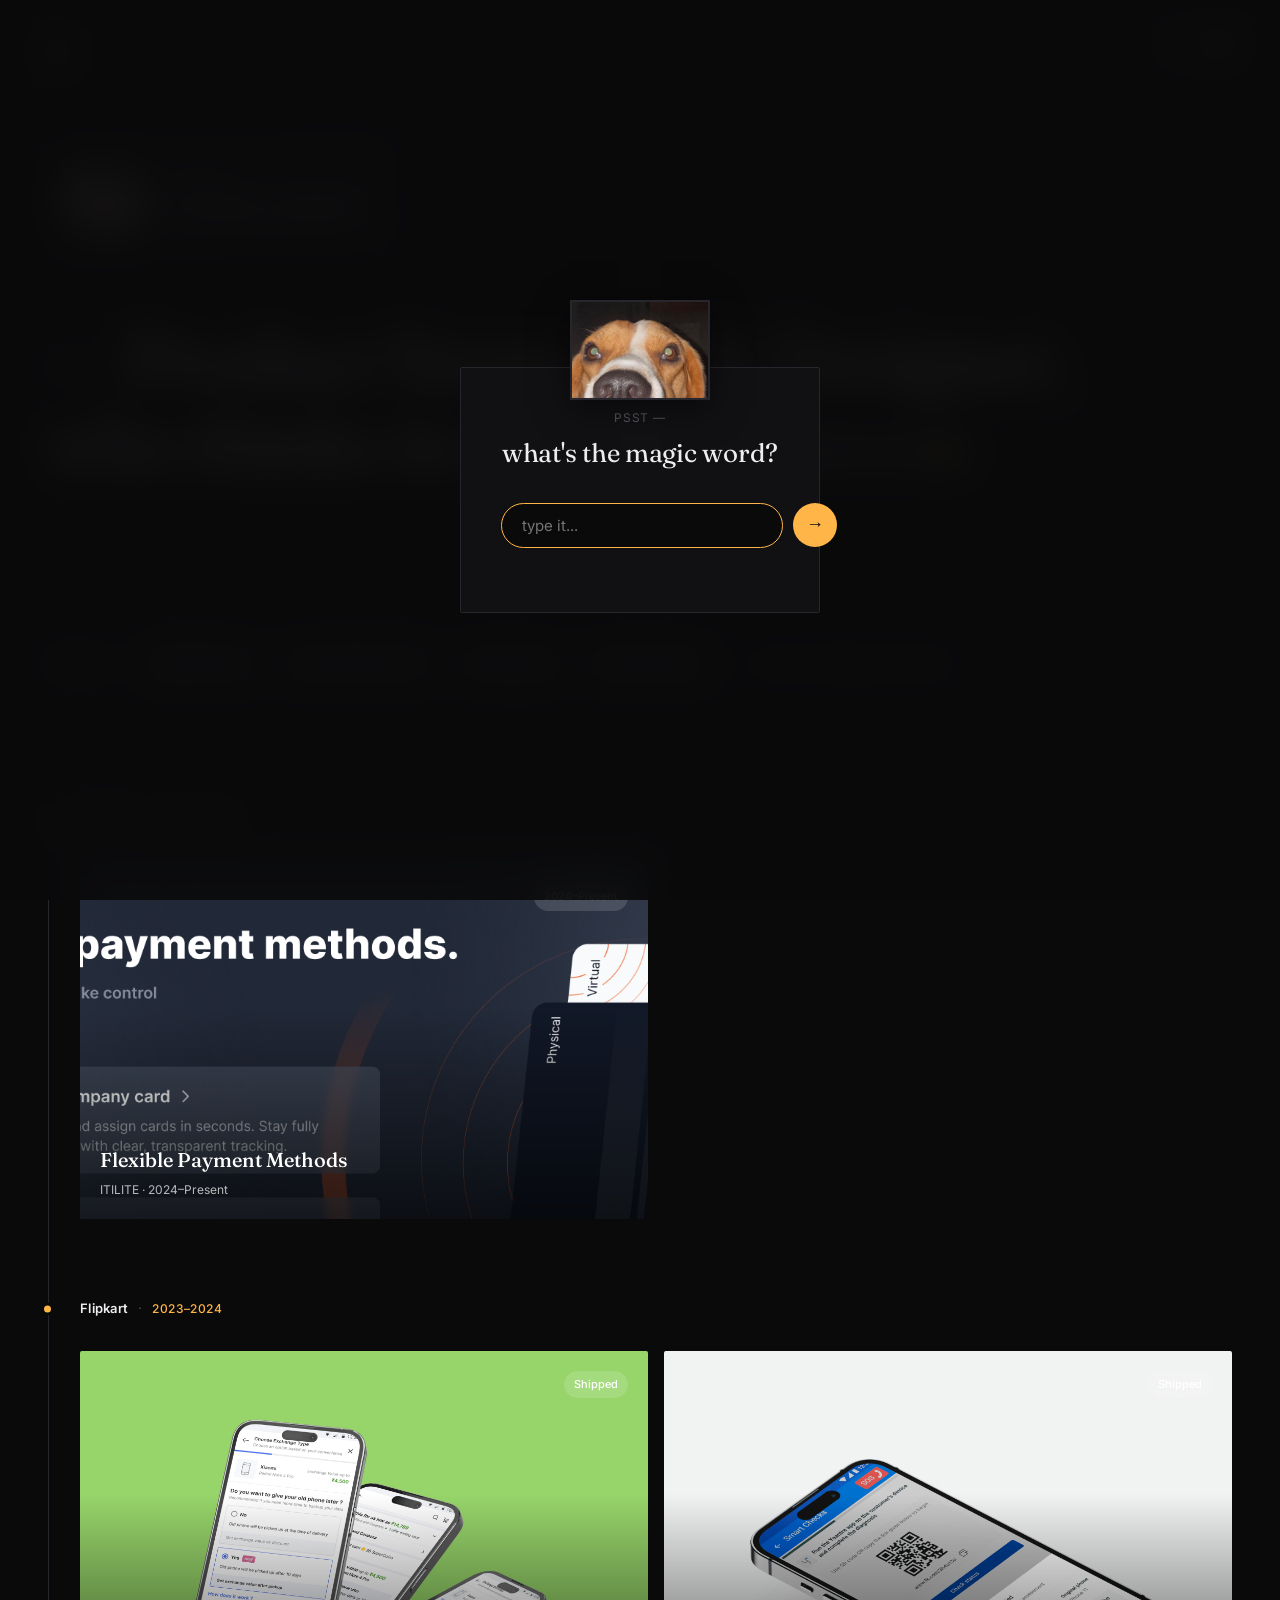
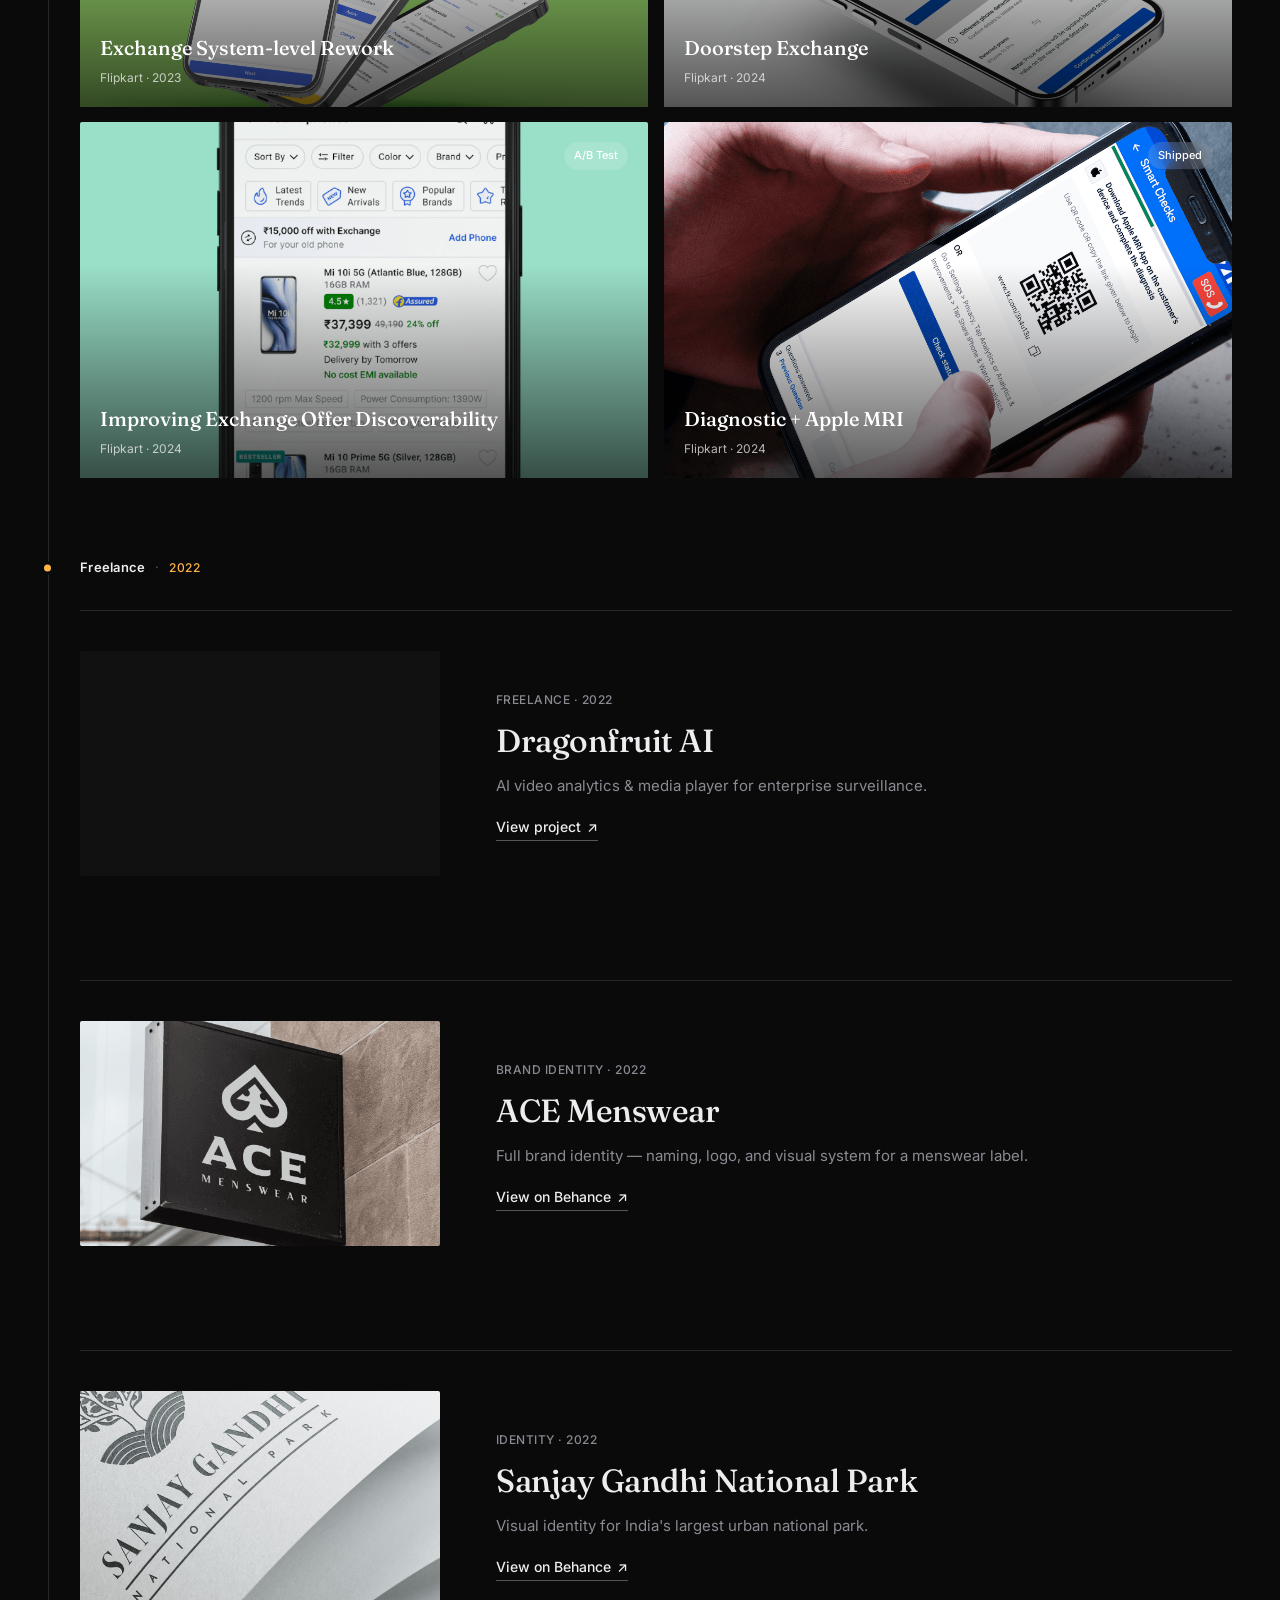
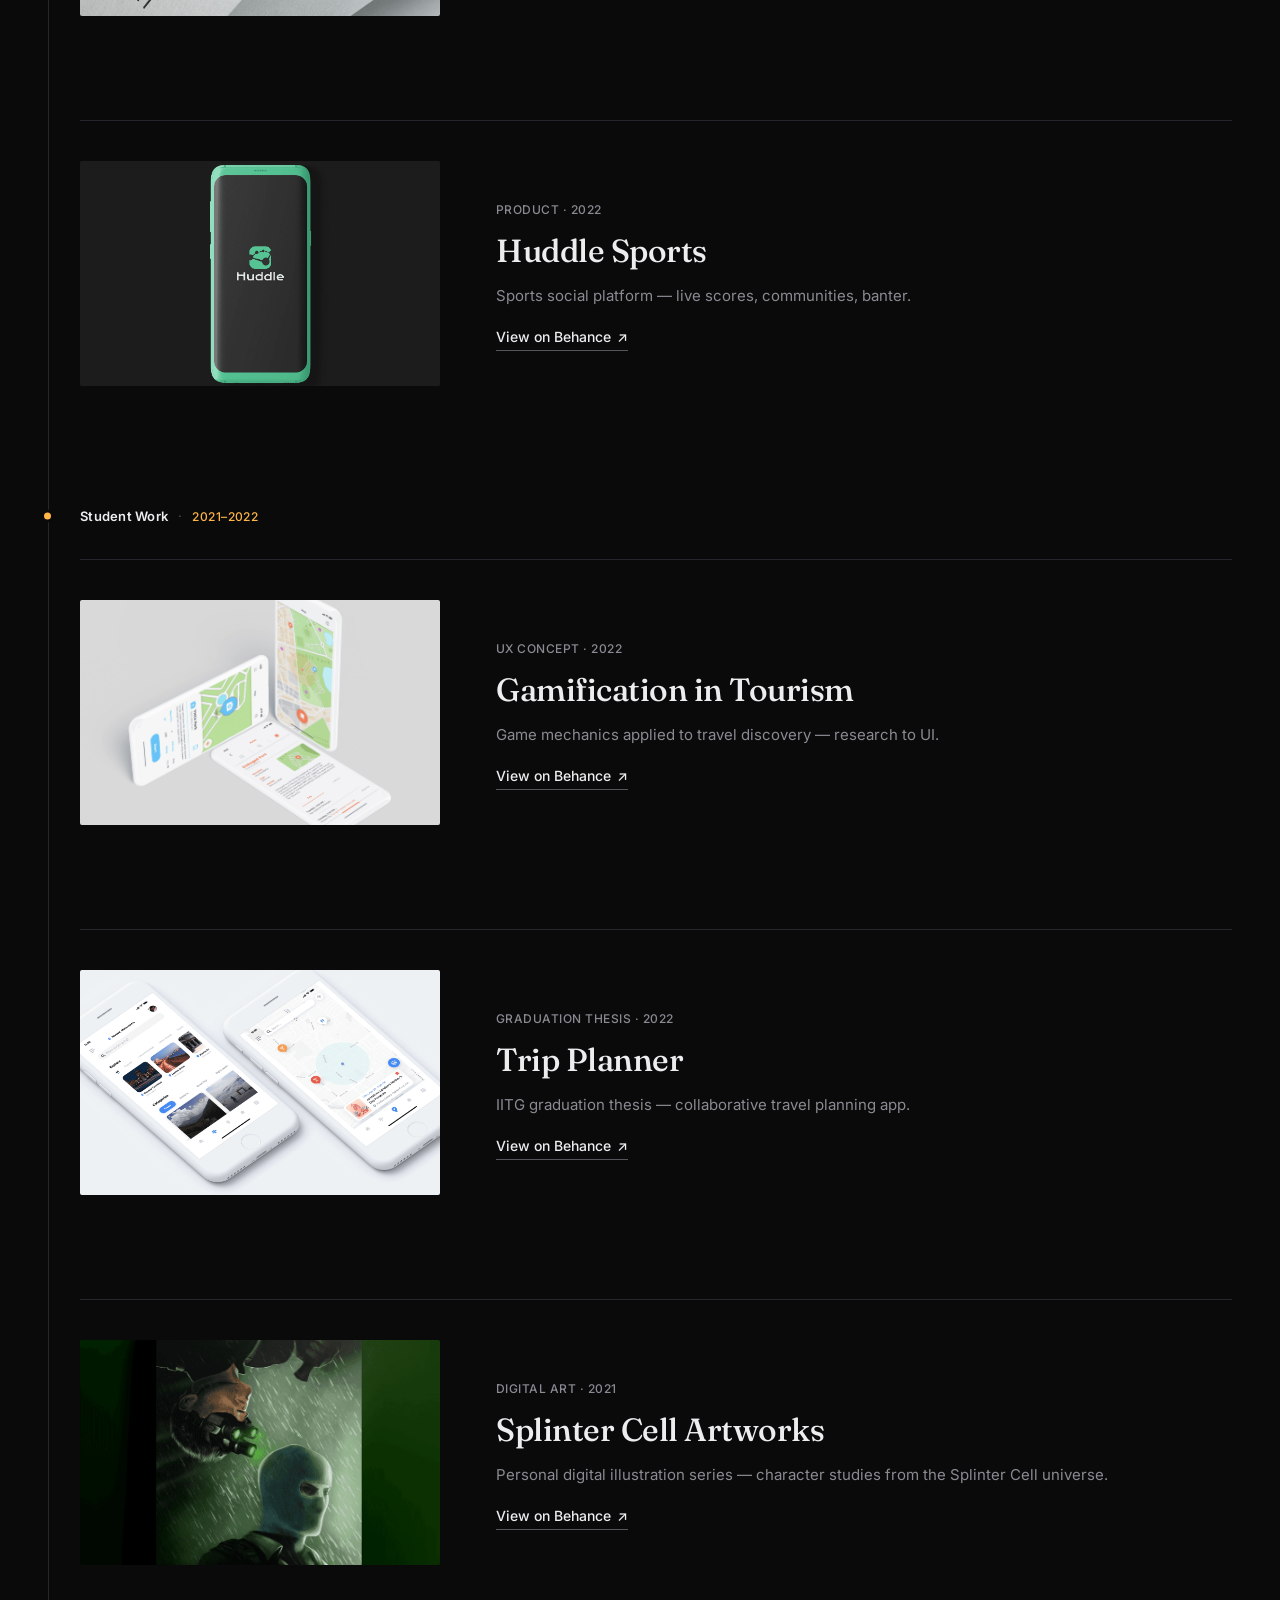
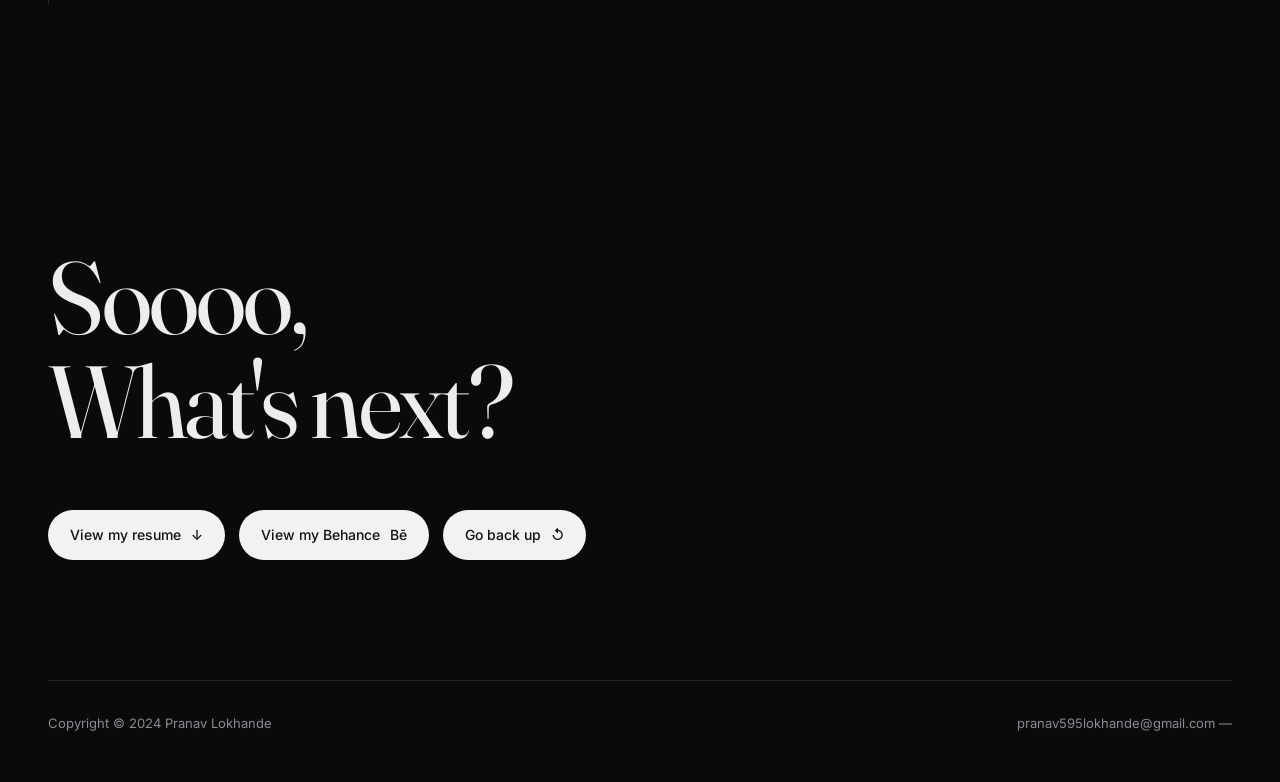
==== commit b9c6336f: "Update index.html" ====
--- a/Portfolio/v0.9/index.html
+++ b/Portfolio/v0.9/index.html
@@ -31,7 +31,7 @@
     <a href="#top" class="logo">P</a>
     <div class="nav-right">
       <a href="https://drive.google.com" class="nav-resume" target="_blank" rel="noopener" aria-label="Download Resume">
-        <svg width="14" height="14" viewBox="0 0 24 24" fill="none" stroke="currentColor" stroke-width="2.5" stroke-linecap="round" stroke-linejoin="round" style="flex-shrink:0"><path d="M21 15v4a2 2 0 0 1-2 2H5a2 2 0 0 1-2-2v-4"/><polyline points="7 10 12 15 17 10"/><line x1="12" y1="15" x2="12" y2="3"/></svg>
+        <svg width="14" height="14" viewBox="0 0 24 24" fill="none" stroke="currentColor" stroke-width="1.5" stroke-linecap="round" stroke-linejoin="round" style="flex-shrink:0"><path d="M21 15v4a2 2 0 0 1-2 2H5a2 2 0 0 1-2-2v-4"/><polyline points="7 10 12 15 17 10"/><line x1="12" y1="15" x2="12" y2="3"/></svg>
         <span class="nav-resume-text">Download Resume</span>
       </a>
       <a href="https://www.linkedin.com/in/pranavlokhande" target="_blank" rel="noopener" class="linkedin" aria-label="LinkedIn">
--- a/Portfolio/v0.9/styles.css
+++ b/Portfolio/v0.9/styles.css
@@ -50,13 +50,14 @@
 .nav-resume {
   display: inline-flex;
   align-items: center;
+  justify-content: center;
   gap: 0;
   overflow: hidden;
   max-width: 32px;
   height: 32px;
-  border: 1px solid var(--pill-border);
+  border: 1px solid #F4F4F4;
   border-radius: 999px;
-  color: var(--text-faint);
+  color: #F4F4F4;
   font-size: 12px;
   font-weight: 500;
   padding: 0 9px;
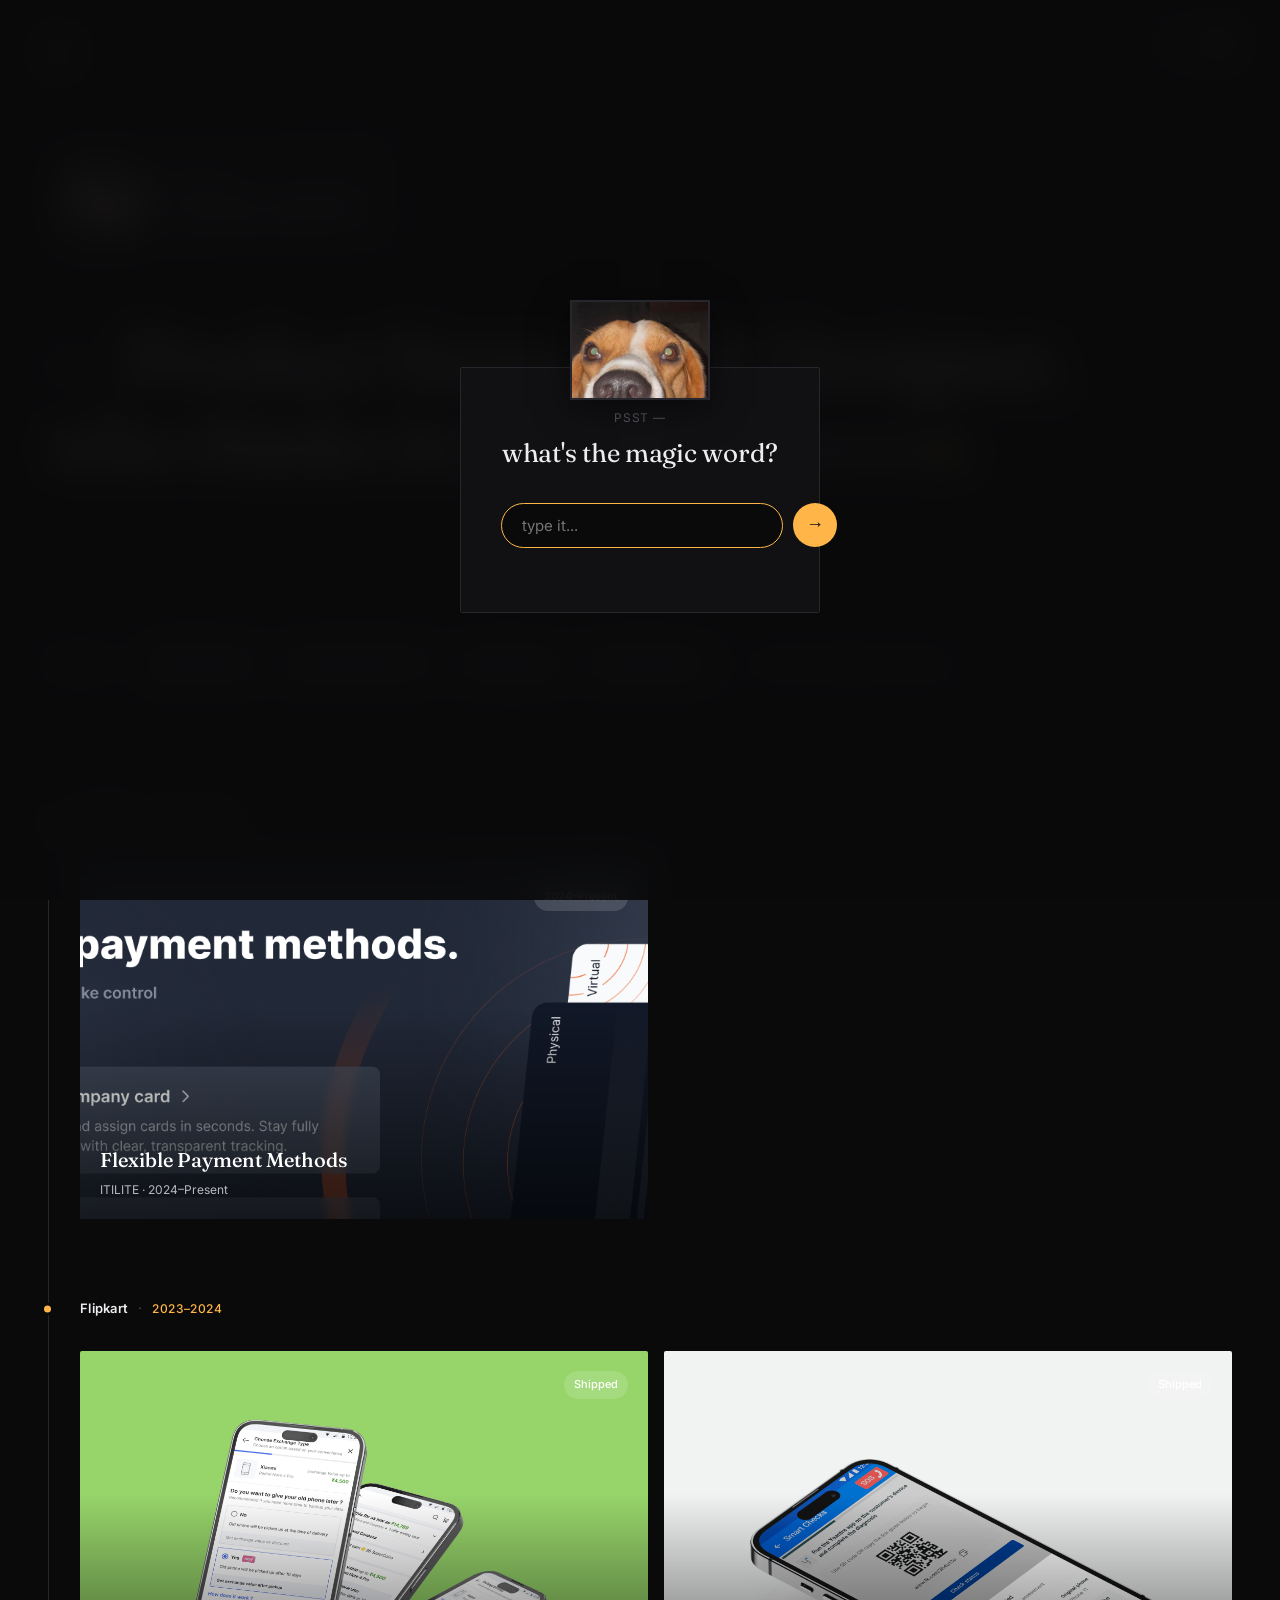
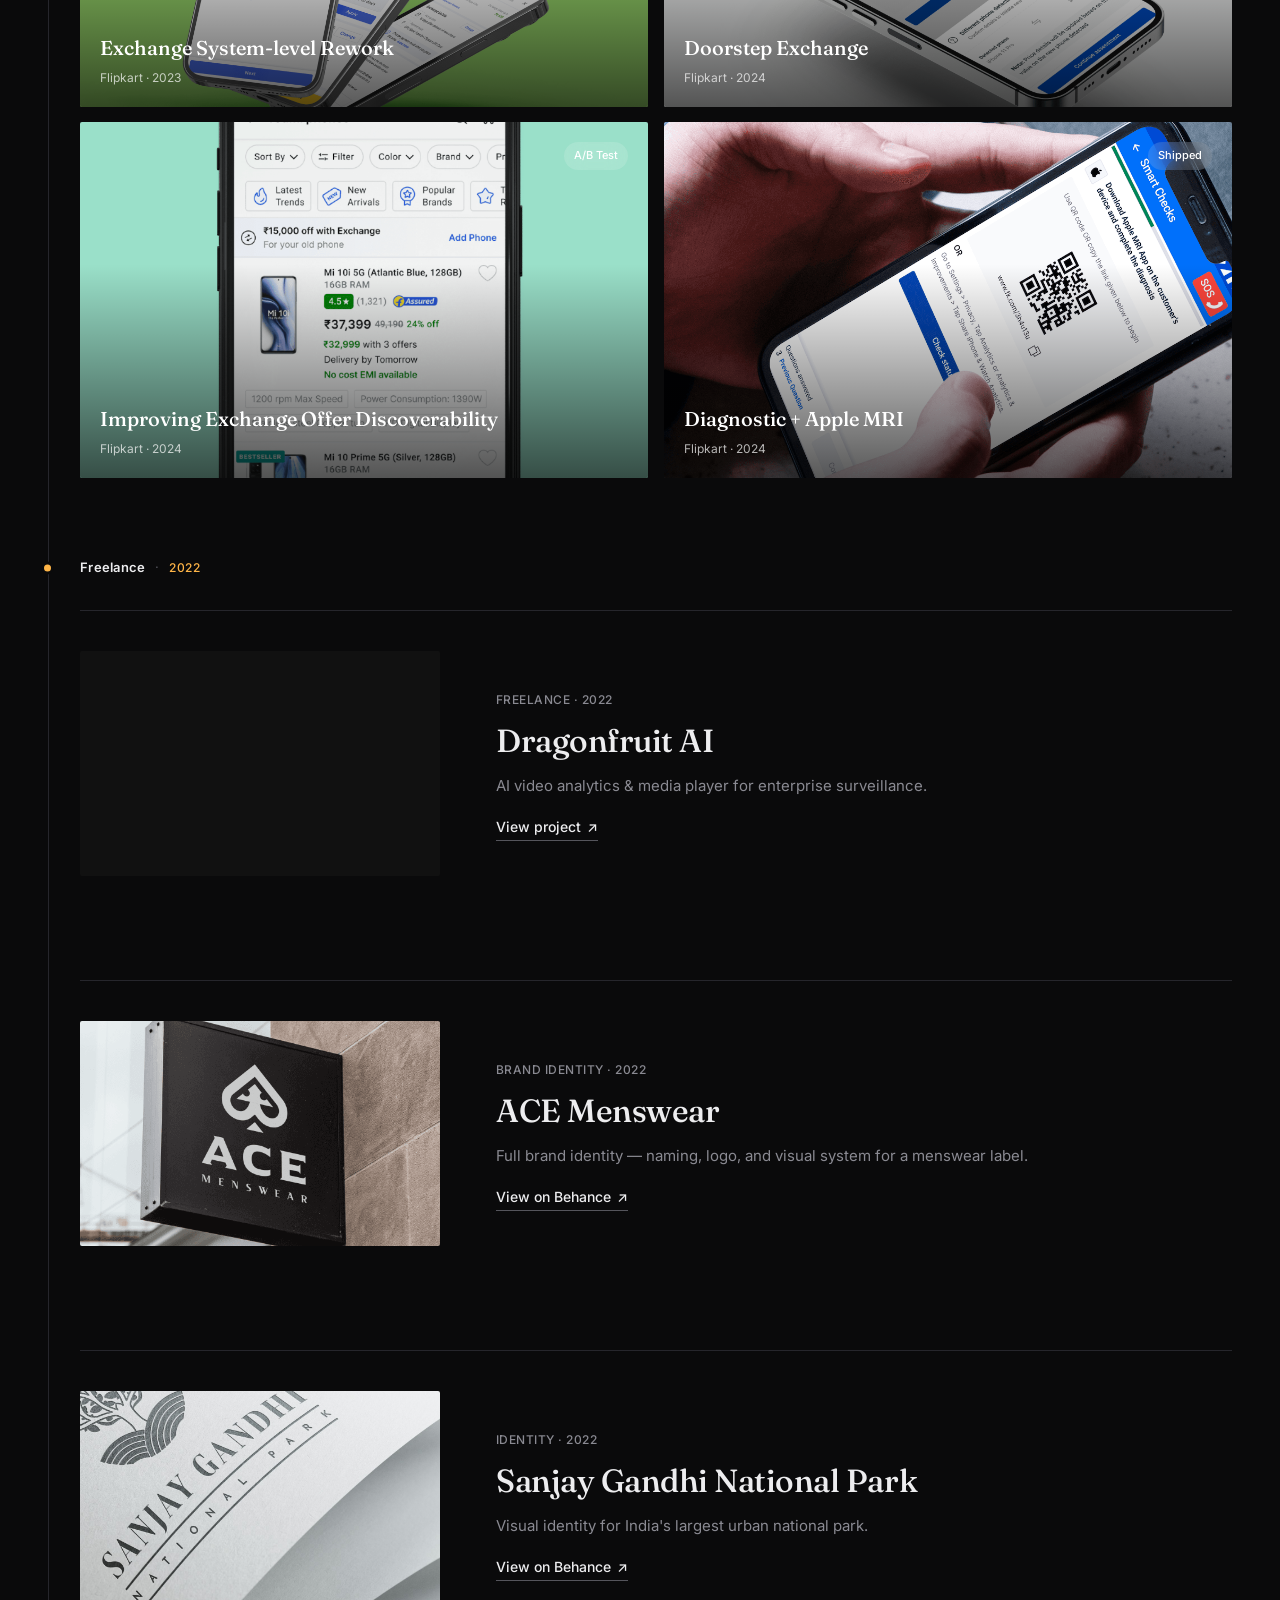
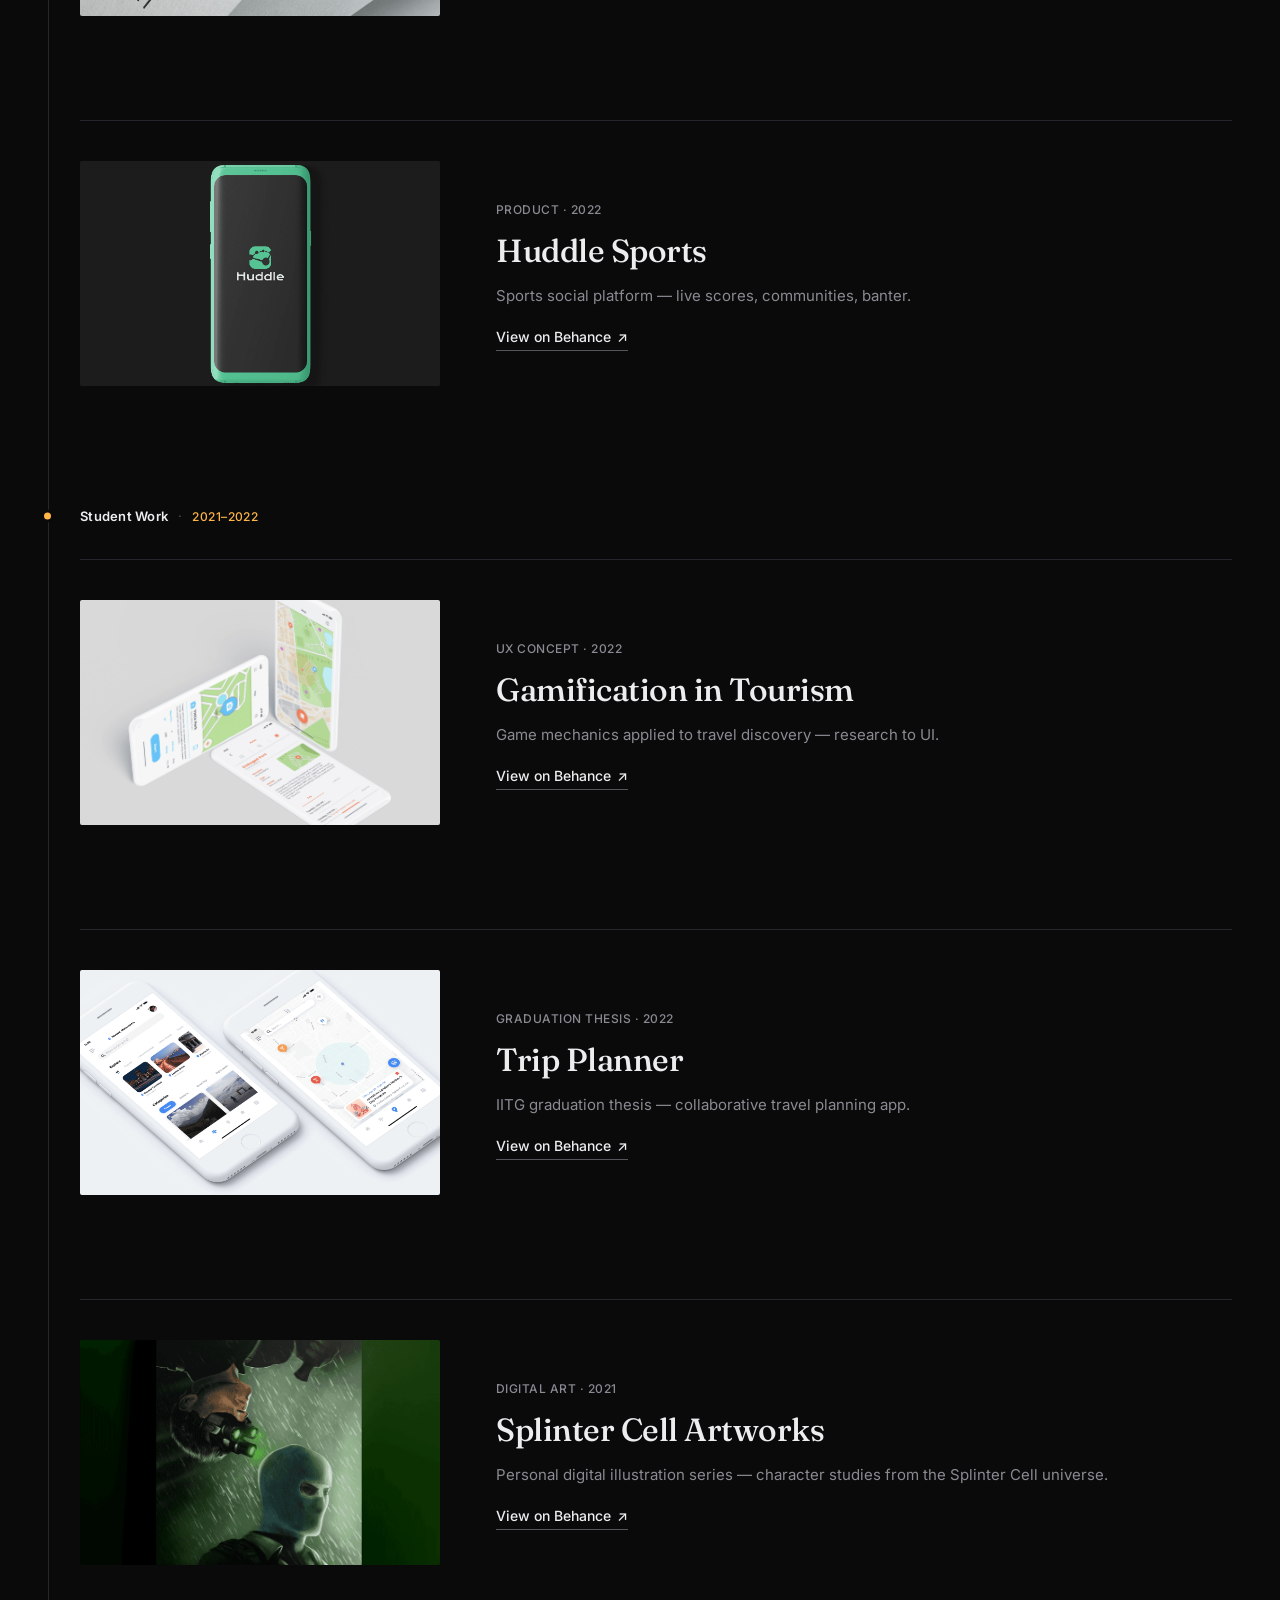
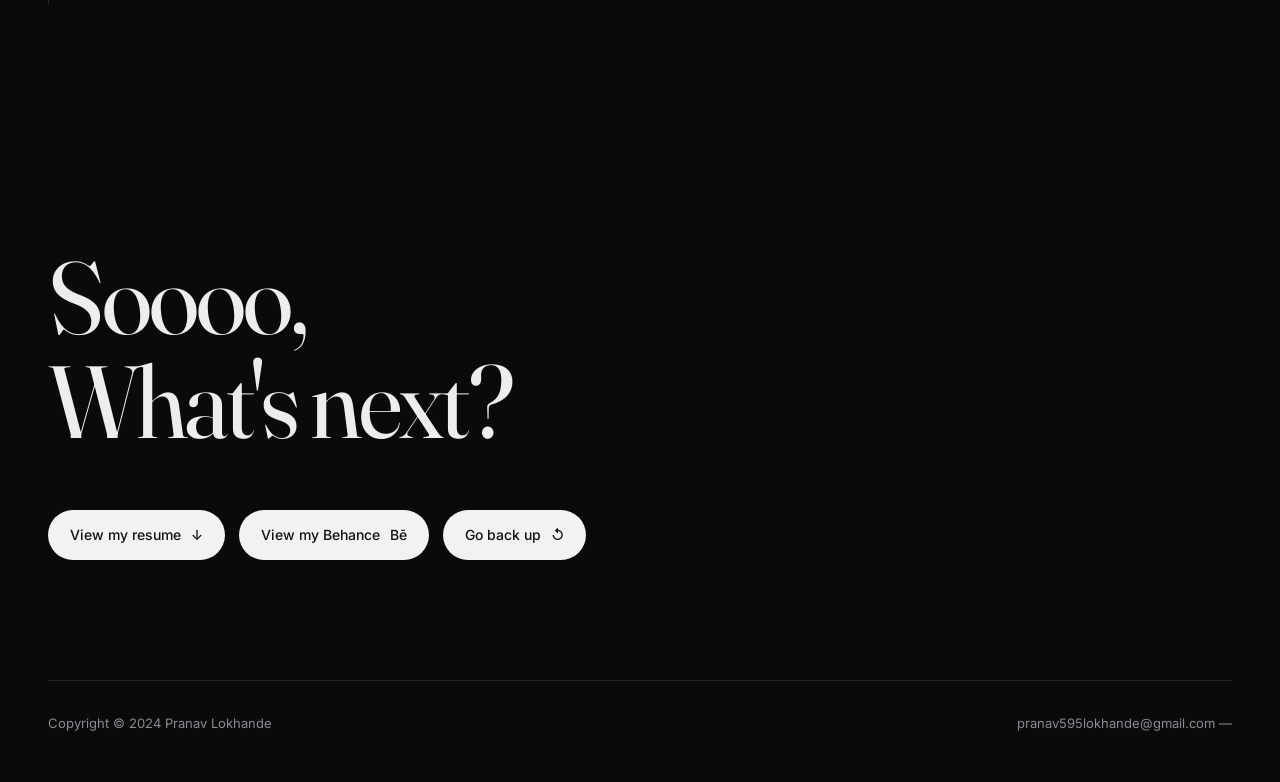
==== commit 66d055b9: "Update index.html" ====
--- a/Portfolio/v0.9/index.html
+++ b/Portfolio/v0.9/index.html
@@ -31,7 +31,7 @@
     <a href="#top" class="logo">P</a>
     <div class="nav-right">
       <a href="https://drive.google.com" class="nav-resume" target="_blank" rel="noopener" aria-label="Download Resume">
-        <svg width="14" height="14" viewBox="0 0 24 24" fill="none" stroke="currentColor" stroke-width="1.5" stroke-linecap="round" stroke-linejoin="round" style="flex-shrink:0"><path d="M21 15v4a2 2 0 0 1-2 2H5a2 2 0 0 1-2-2v-4"/><polyline points="7 10 12 15 17 10"/><line x1="12" y1="15" x2="12" y2="3"/></svg>
+        <svg width="12" height="12" viewBox="0 0 24 24" fill="none" stroke="currentColor" stroke-width="1.5" stroke-linecap="round" stroke-linejoin="round" style="flex-shrink:0"><path d="M21 15v4a2 2 0 0 1-2 2H5a2 2 0 0 1-2-2v-4"/><polyline points="7 10 12 15 17 10"/><line x1="12" y1="15" x2="12" y2="3"/></svg>
         <span class="nav-resume-text">Download Resume</span>
       </a>
       <a href="https://www.linkedin.com/in/pranavlokhande" target="_blank" rel="noopener" class="linkedin" aria-label="LinkedIn">
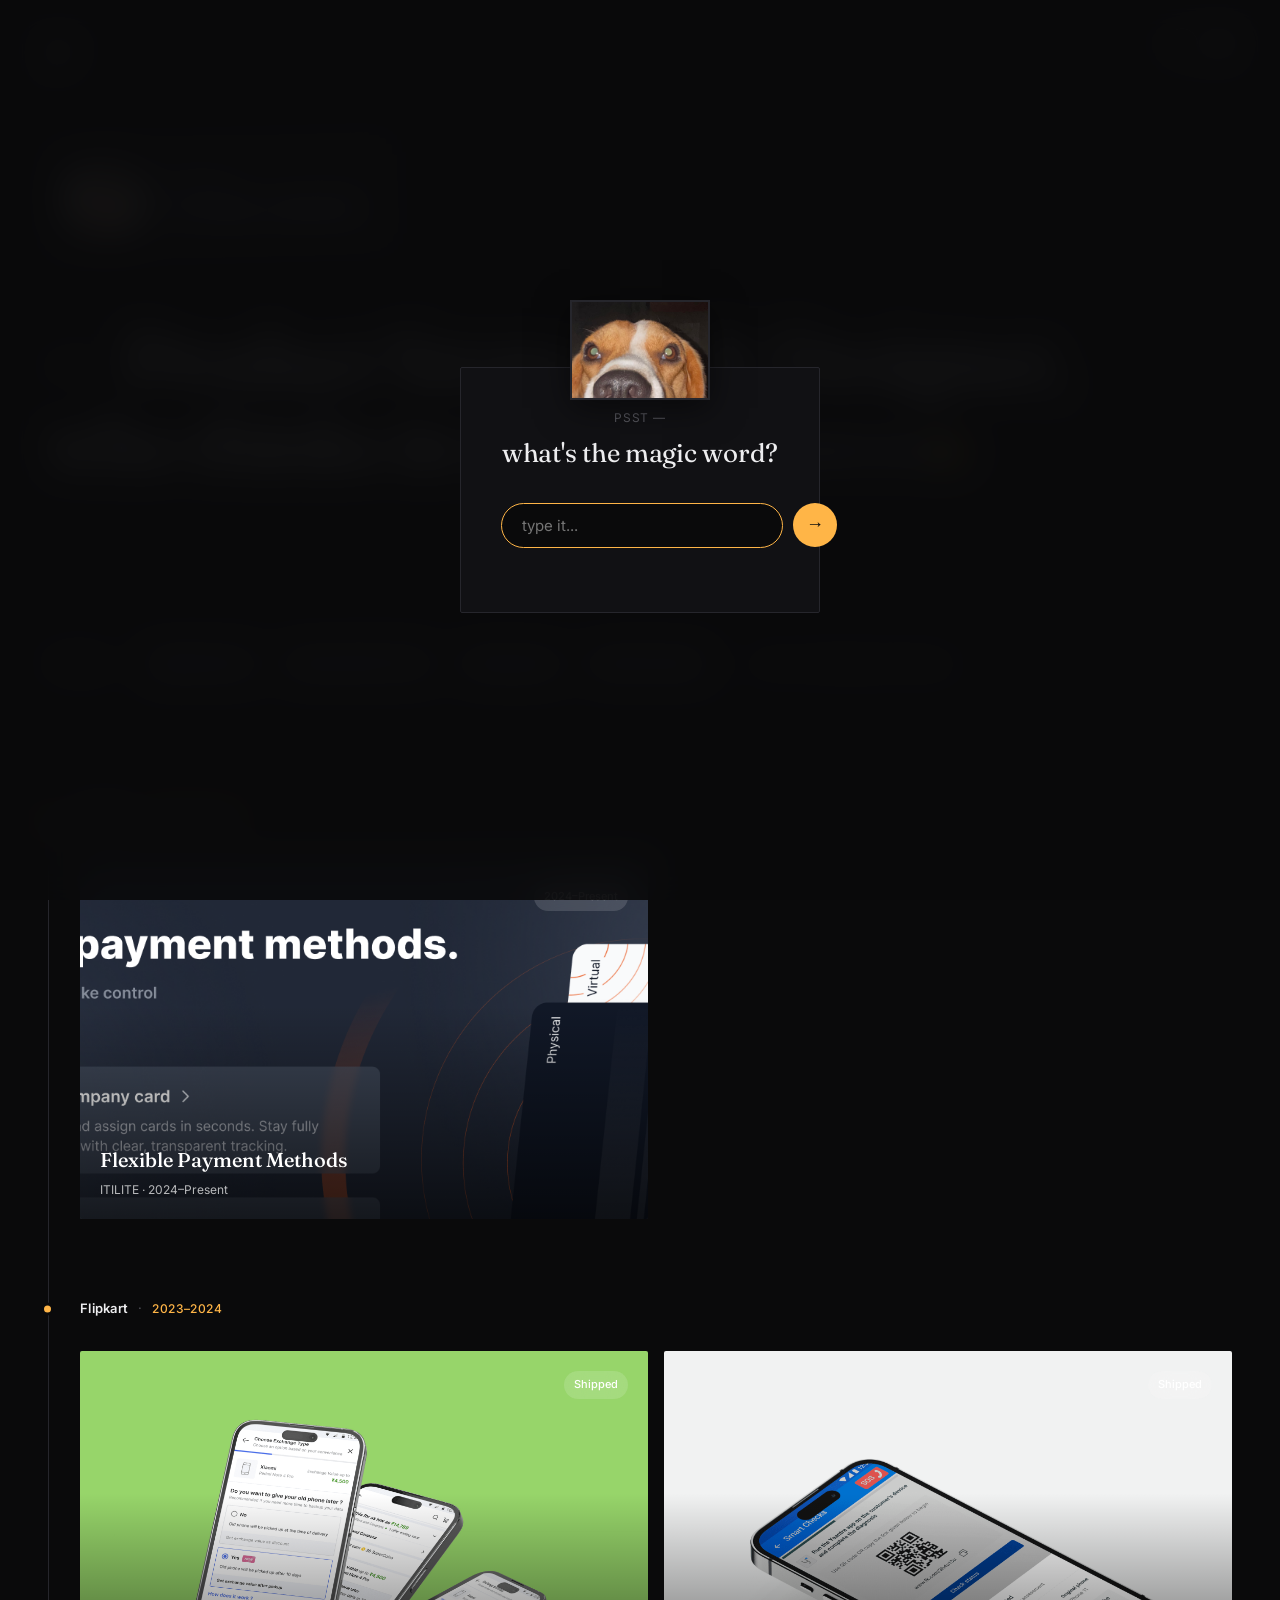
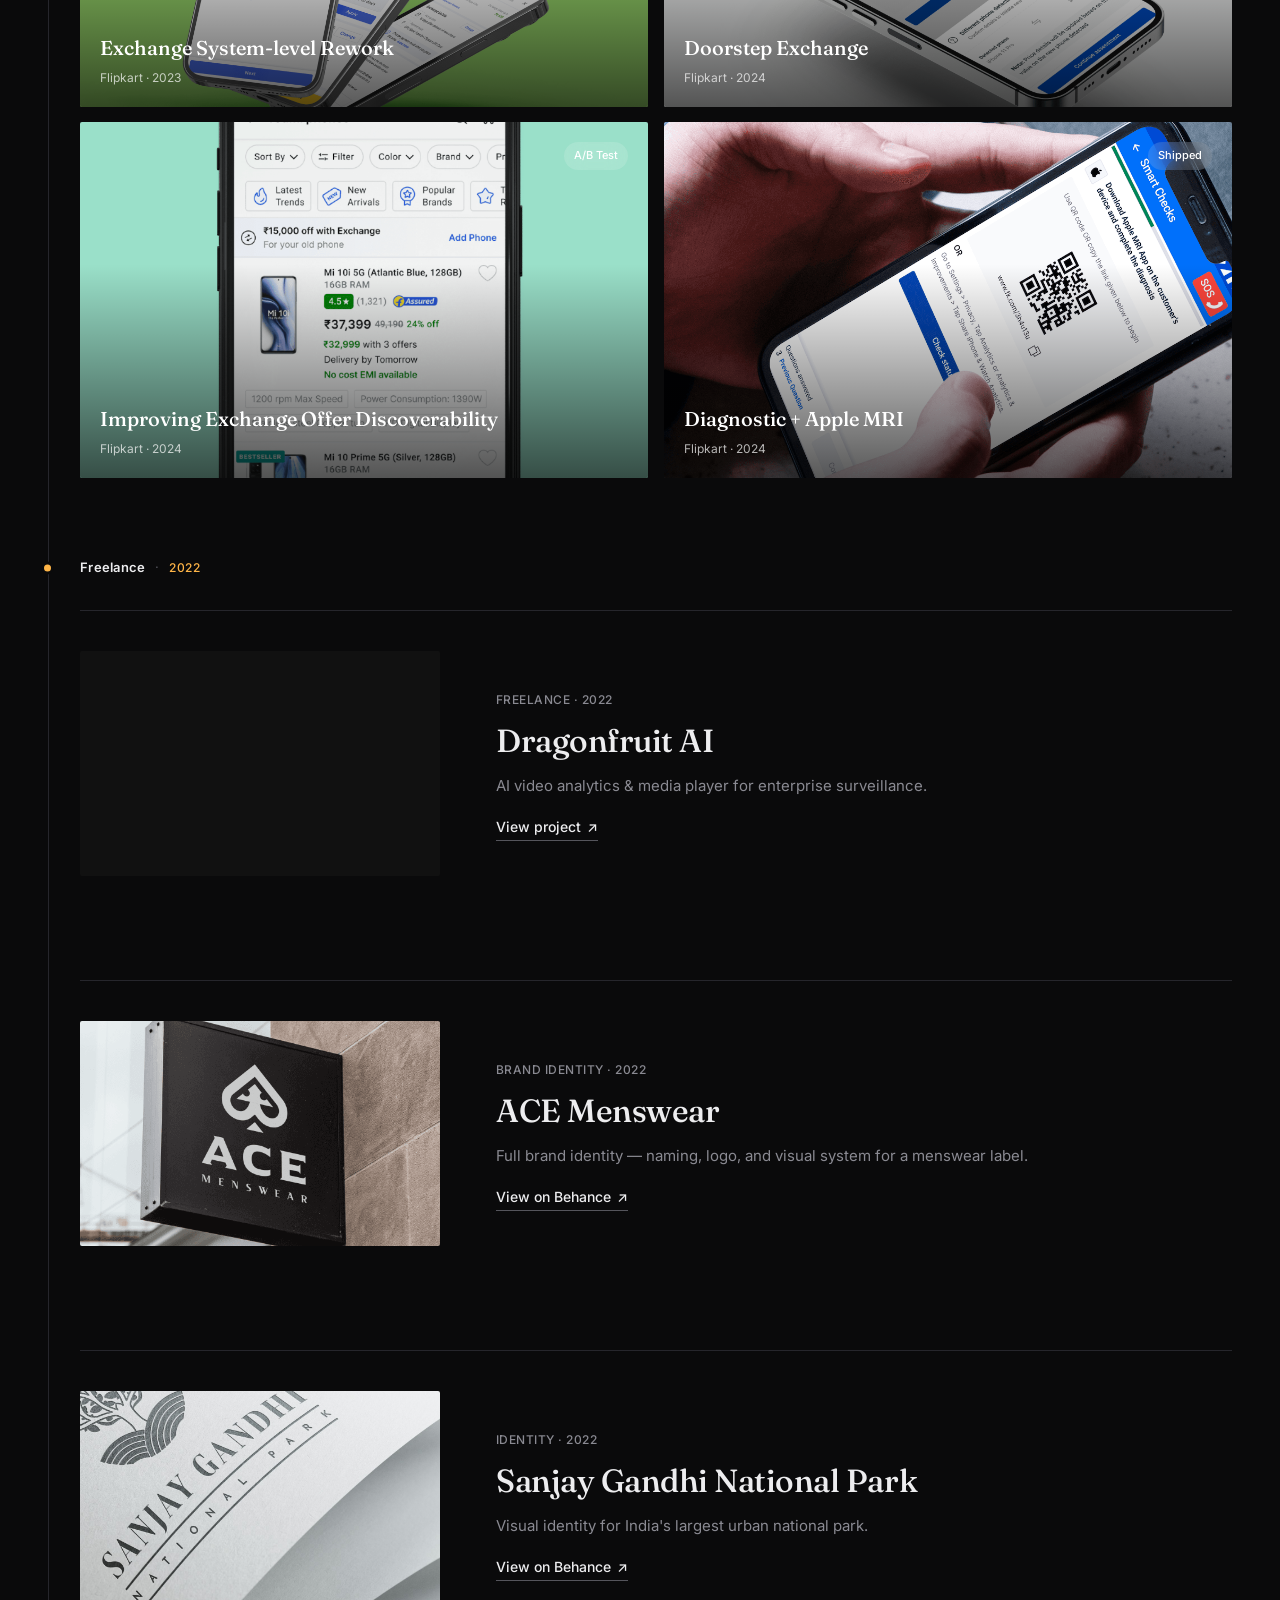
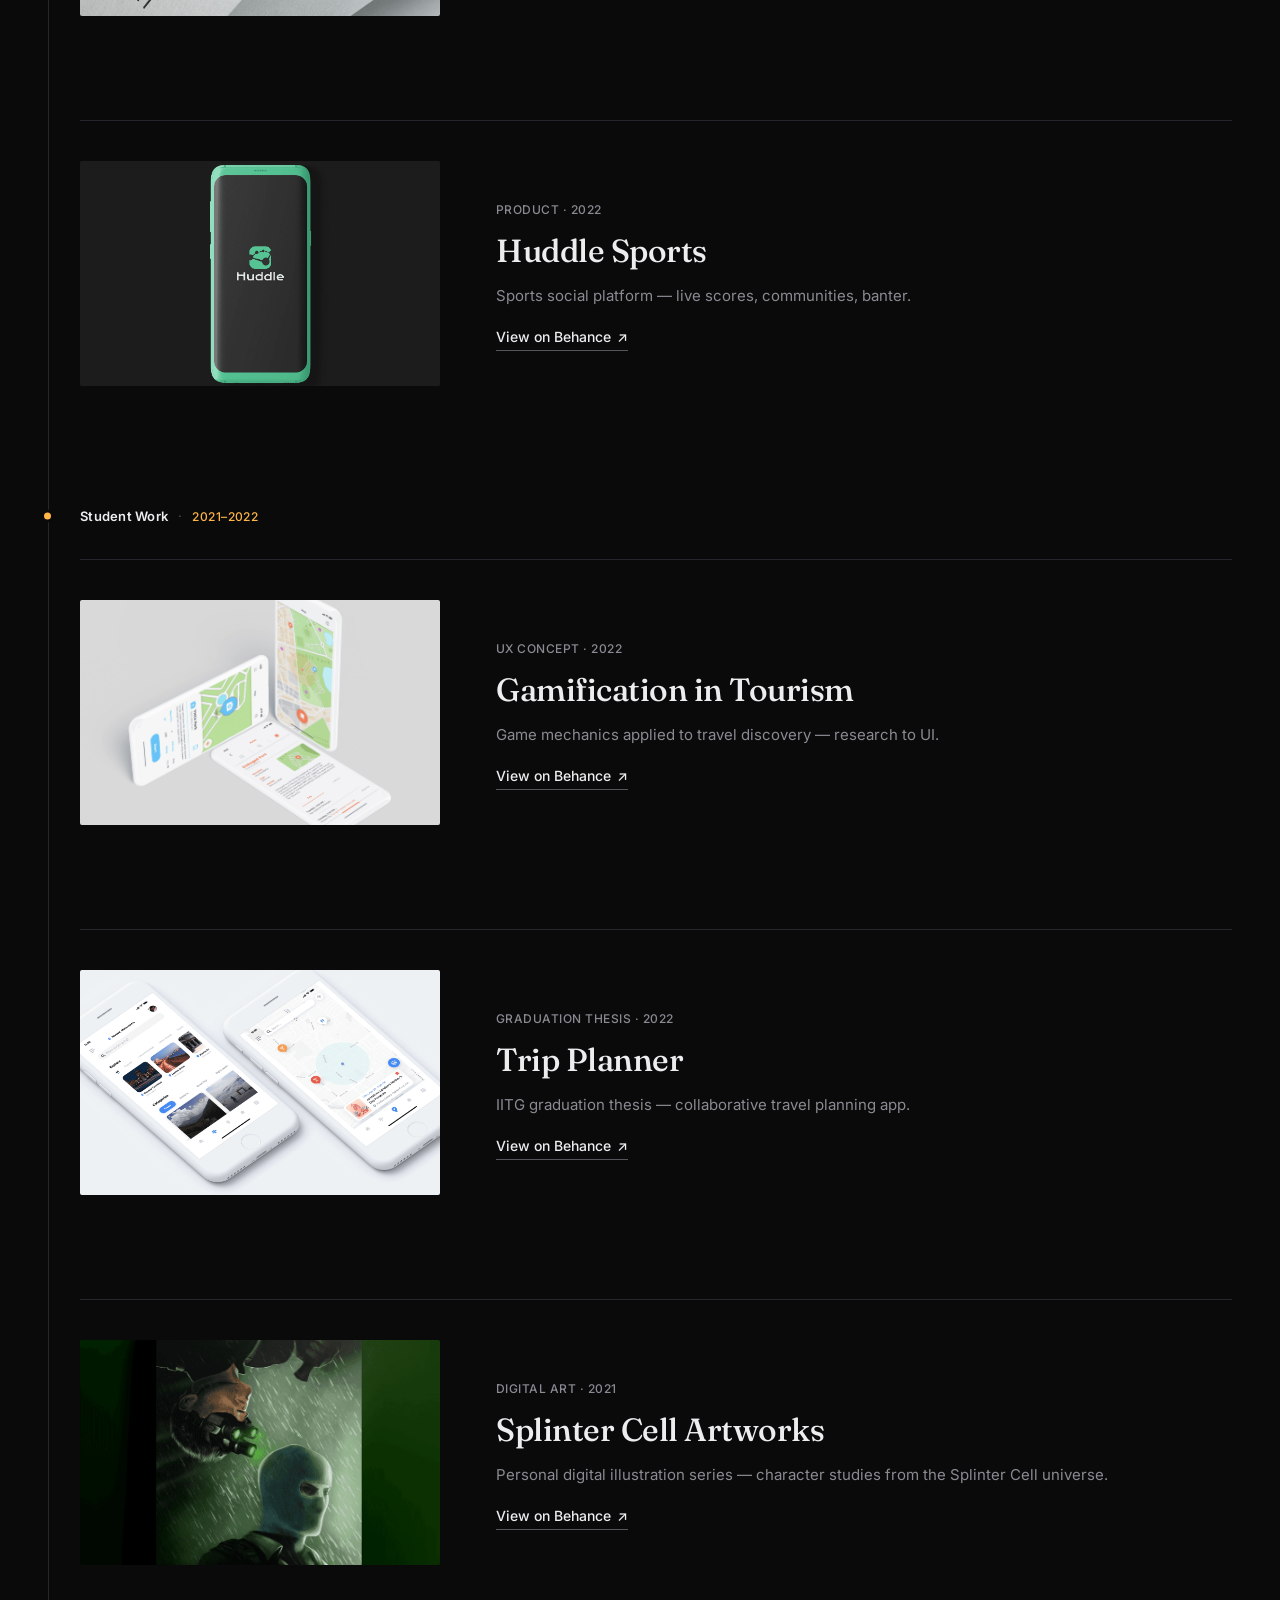
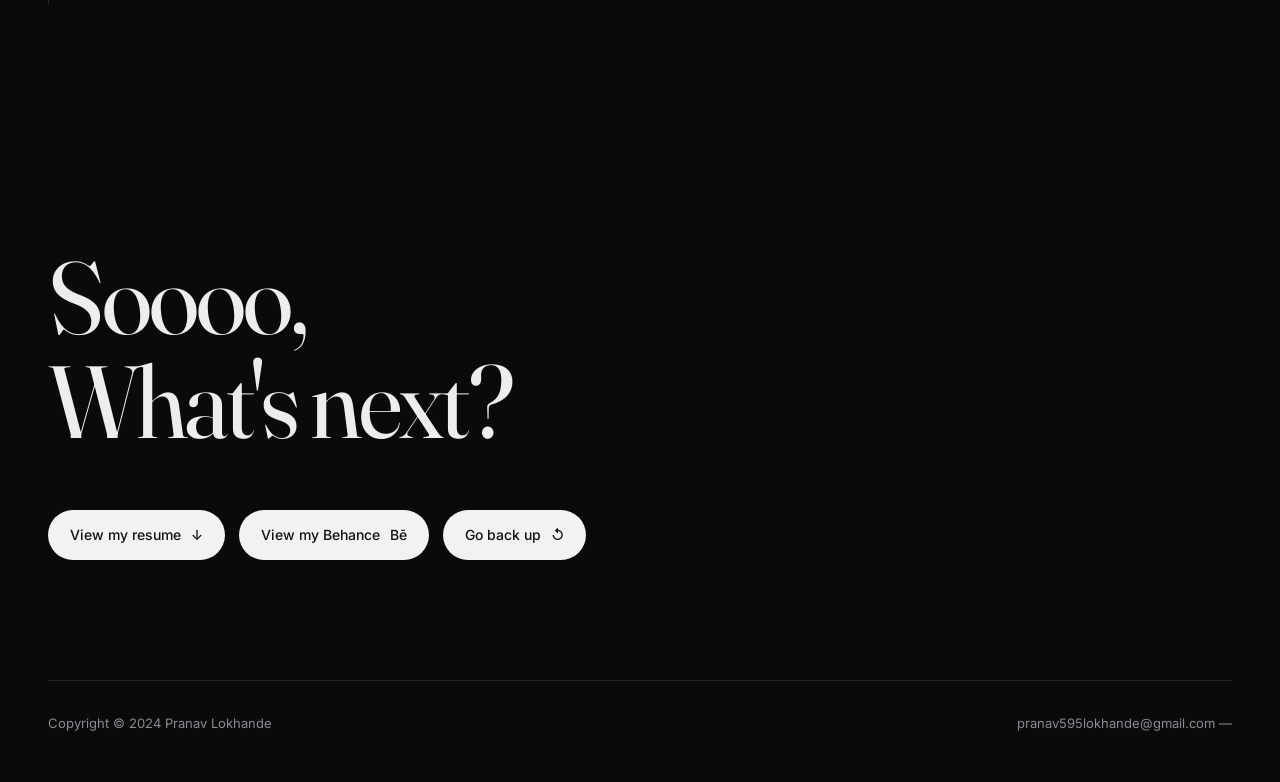
==== commit 9d023f89: "Update index.html" ====
--- a/Portfolio/v0.9/index.html
+++ b/Portfolio/v0.9/index.html
@@ -31,7 +31,7 @@
     <a href="#top" class="logo">P</a>
     <div class="nav-right">
       <a href="https://drive.google.com" class="nav-resume" target="_blank" rel="noopener" aria-label="Download Resume">
-        <svg width="12" height="12" viewBox="0 0 24 24" fill="none" stroke="currentColor" stroke-width="1.5" stroke-linecap="round" stroke-linejoin="round" style="flex-shrink:0"><path d="M21 15v4a2 2 0 0 1-2 2H5a2 2 0 0 1-2-2v-4"/><polyline points="7 10 12 15 17 10"/><line x1="12" y1="15" x2="12" y2="3"/></svg>
+        <svg width="12" height="12" viewBox="0 0 24 24" fill="none" stroke="#EDEDEF" stroke-width="2" stroke-linecap="round" stroke-linejoin="round" vector-effect="non-scaling-stroke" style="flex-shrink:0"><path d="M21 15v4a2 2 0 0 1-2 2H5a2 2 0 0 1-2-2v-4"/><polyline points="7 10 12 15 17 10"/><line x1="12" y1="15" x2="12" y2="3"/></svg>
         <span class="nav-resume-text">Download Resume</span>
       </a>
       <a href="https://www.linkedin.com/in/pranavlokhande" target="_blank" rel="noopener" class="linkedin" aria-label="LinkedIn">
--- a/Portfolio/v0.9/styles.css
+++ b/Portfolio/v0.9/styles.css
@@ -55,12 +55,12 @@
   overflow: hidden;
   max-width: 32px;
   height: 32px;
-  border: 1px solid #F4F4F4;
+  border: 1px solid var(--text);
   border-radius: 999px;
-  color: #F4F4F4;
+  color: var(--text);
   font-size: 12px;
   font-weight: 500;
-  padding: 0 9px;
+  padding: 0;
   white-space: nowrap;
   transition: max-width 0.3s cubic-bezier(0.2,0.8,0.2,1), color 0.2s, border-color 0.2s, padding 0.3s, gap 0.3s;
   font-family: 'Inter', sans-serif;
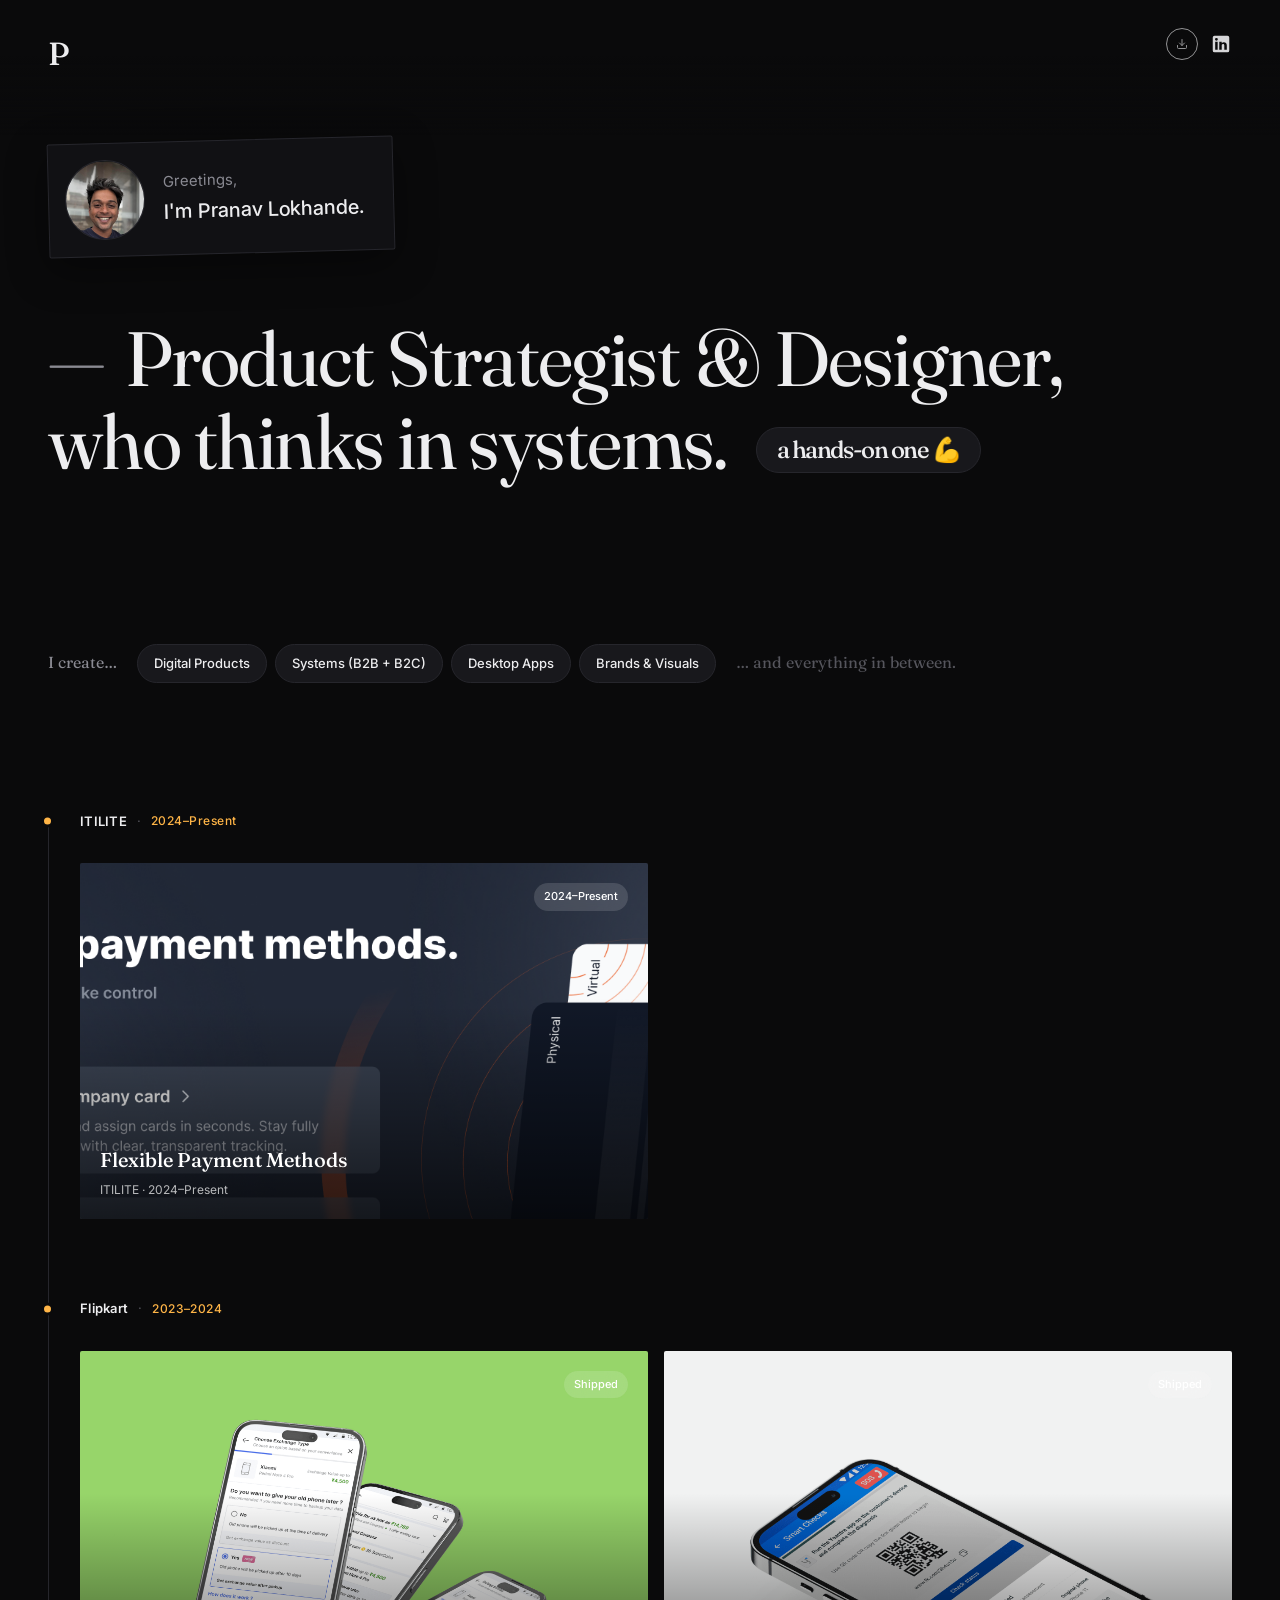
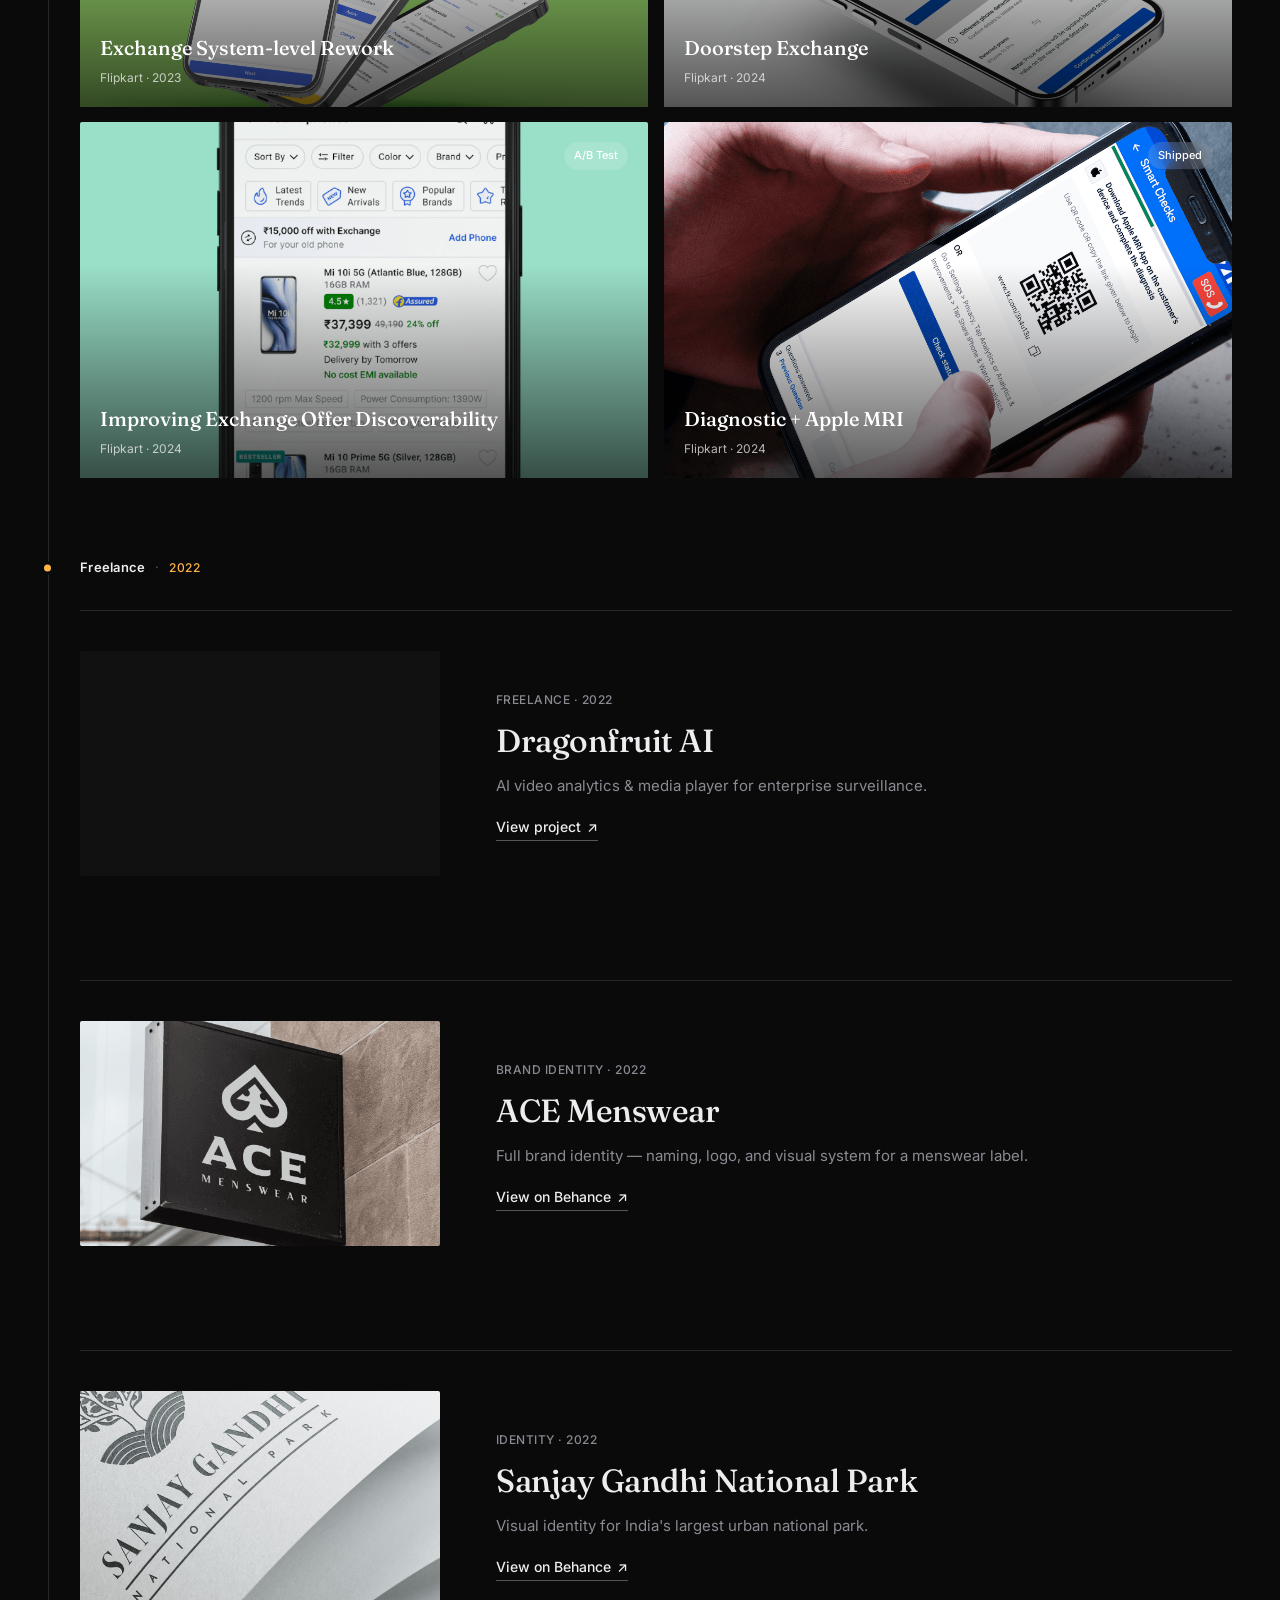
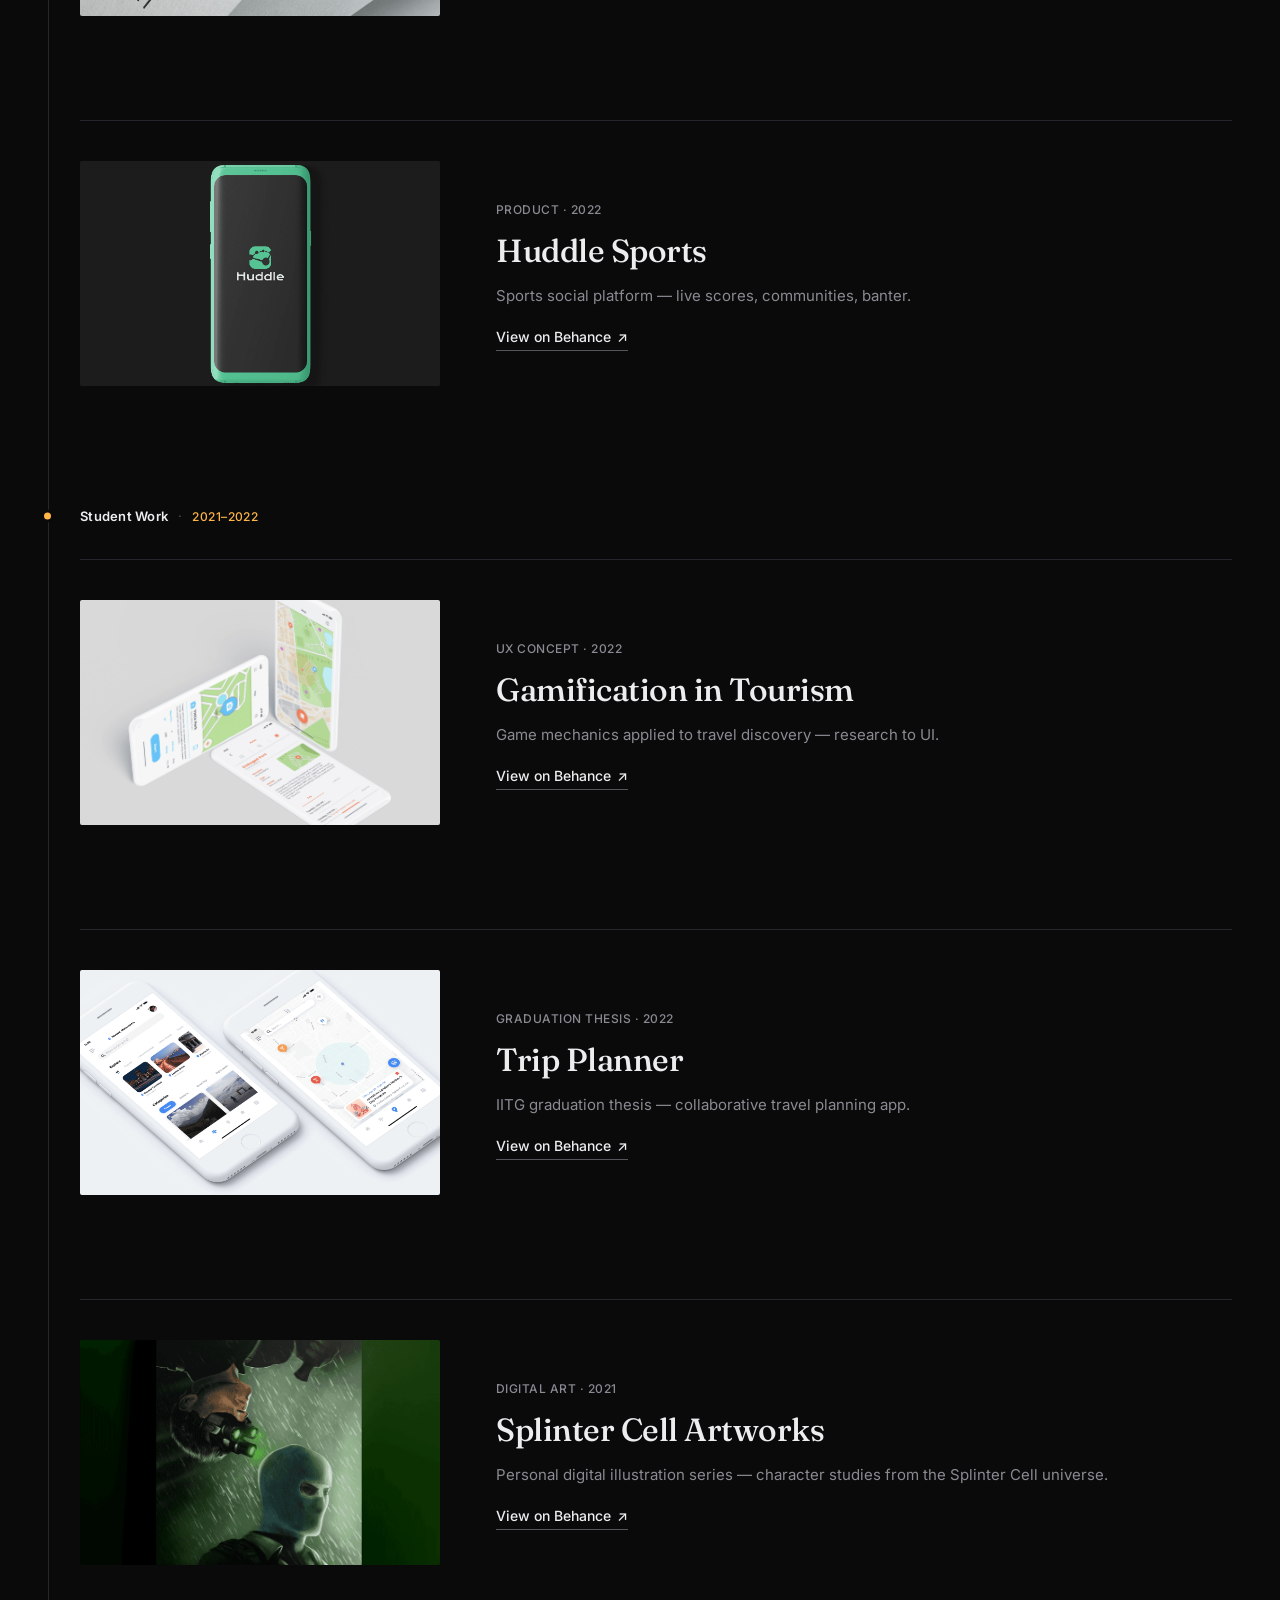
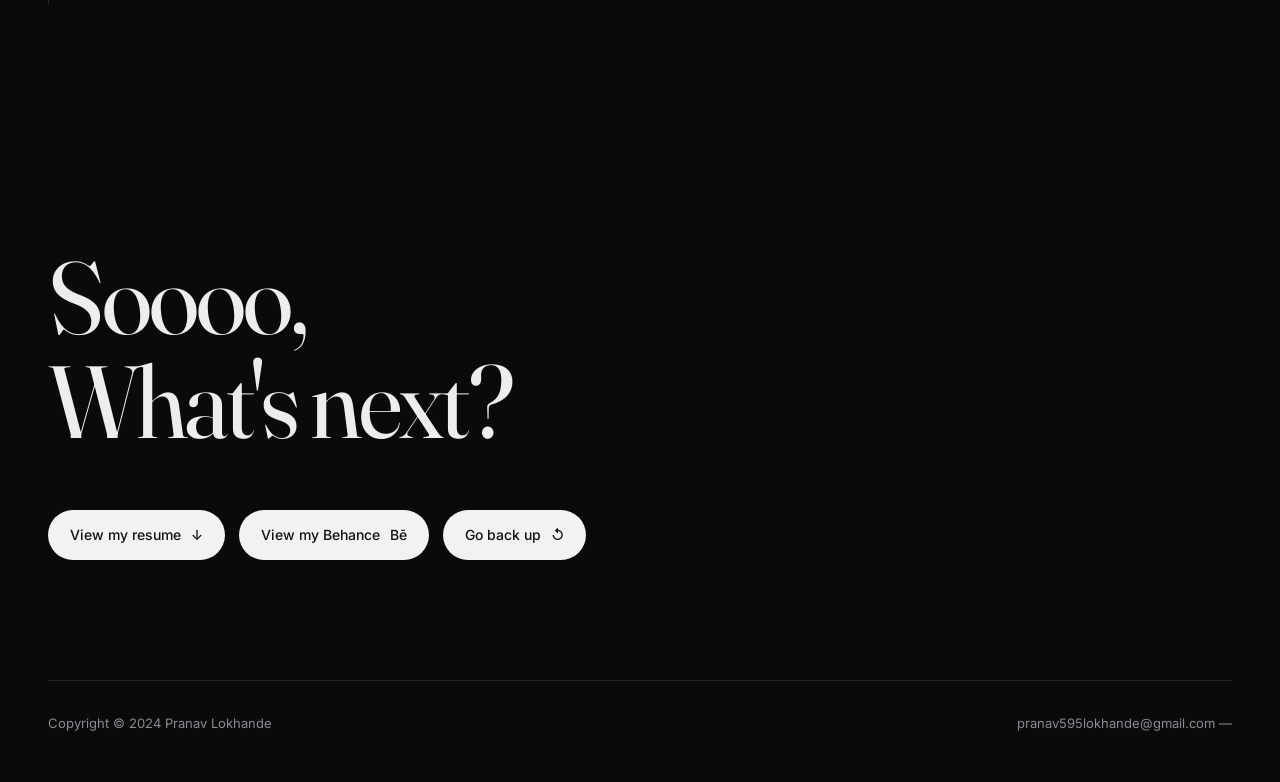
==== commit 787d88d1: "Server-side auth: edge middleware + API unlock endpoint - middleware.js guards / and /work/* at the " ====
--- a/Portfolio/v0.9/index.html
+++ b/Portfolio/v0.9/index.html
@@ -13,19 +13,6 @@
   <link rel="stylesheet" href="styles.css">
 </head>
 <body>
-
-  <div id="gate">
-    <div class="gate-card">
-      <img class="gate-dog" src="images/doggo.jpg" alt="Loki">
-      <p class="gate-label">psst —</p>
-      <h2 class="gate-heading">what's the magic word?</h2>
-      <div class="gate-input-wrap">
-        <input id="gate-input" type="password" placeholder="type it..." autocomplete="off" autofocus>
-        <button id="gate-btn" aria-label="Enter">→</button>
-      </div>
-      <p class="gate-hint" id="gate-hint"></p>
-    </div>
-  </div>
 
   <header class="nav">
     <a href="#top" class="logo">P</a>
--- a/Portfolio/v0.9/styles.css
+++ b/Portfolio/v0.9/styles.css
@@ -53,31 +53,40 @@
   justify-content: center;
   gap: 0;
   overflow: hidden;
+  min-width: 32px;
   max-width: 32px;
   height: 32px;
-  border: 1px solid var(--text);
+  border: 1px solid var(--text); opacity: 0.6;
   border-radius: 999px;
   color: var(--text);
   font-size: 12px;
   font-weight: 500;
   padding: 0;
   white-space: nowrap;
-  transition: max-width 0.3s cubic-bezier(0.2,0.8,0.2,1), color 0.2s, border-color 0.2s, padding 0.3s, gap 0.3s;
+  opacity: 0.6;
+  transition: max-width 0.3s cubic-bezier(0.2,0.8,0.2,1), color 0.2s, border-color 0.2s, padding 0.3s, gap 0.3s, opacity 0.2s;
   font-family: 'Inter', sans-serif;
 }
 .nav-resume:hover {
   max-width: 160px;
+  opacity: 1;
   color: var(--text);
   border-color: var(--text-faint);
   gap: 7px;
   padding: 0 14px;
+  justify-content: flex-start;
 }
 .nav-resume-text {
+  max-width: 0;
+  overflow: hidden;
   opacity: 0;
-  transition: opacity 0.15s 0.12s;
+  transition: opacity 0.15s 0.12s, max-width 0.3s cubic-bezier(0.2,0.8,0.2,1);
   letter-spacing: 0.01em;
 }
-.nav-resume:hover .nav-resume-text { opacity: 1; }
+.nav-resume:hover .nav-resume-text {
+  max-width: 120px;
+  opacity: 1;
+}
 
 .logo {
   font-family: 'Fraunces', serif;
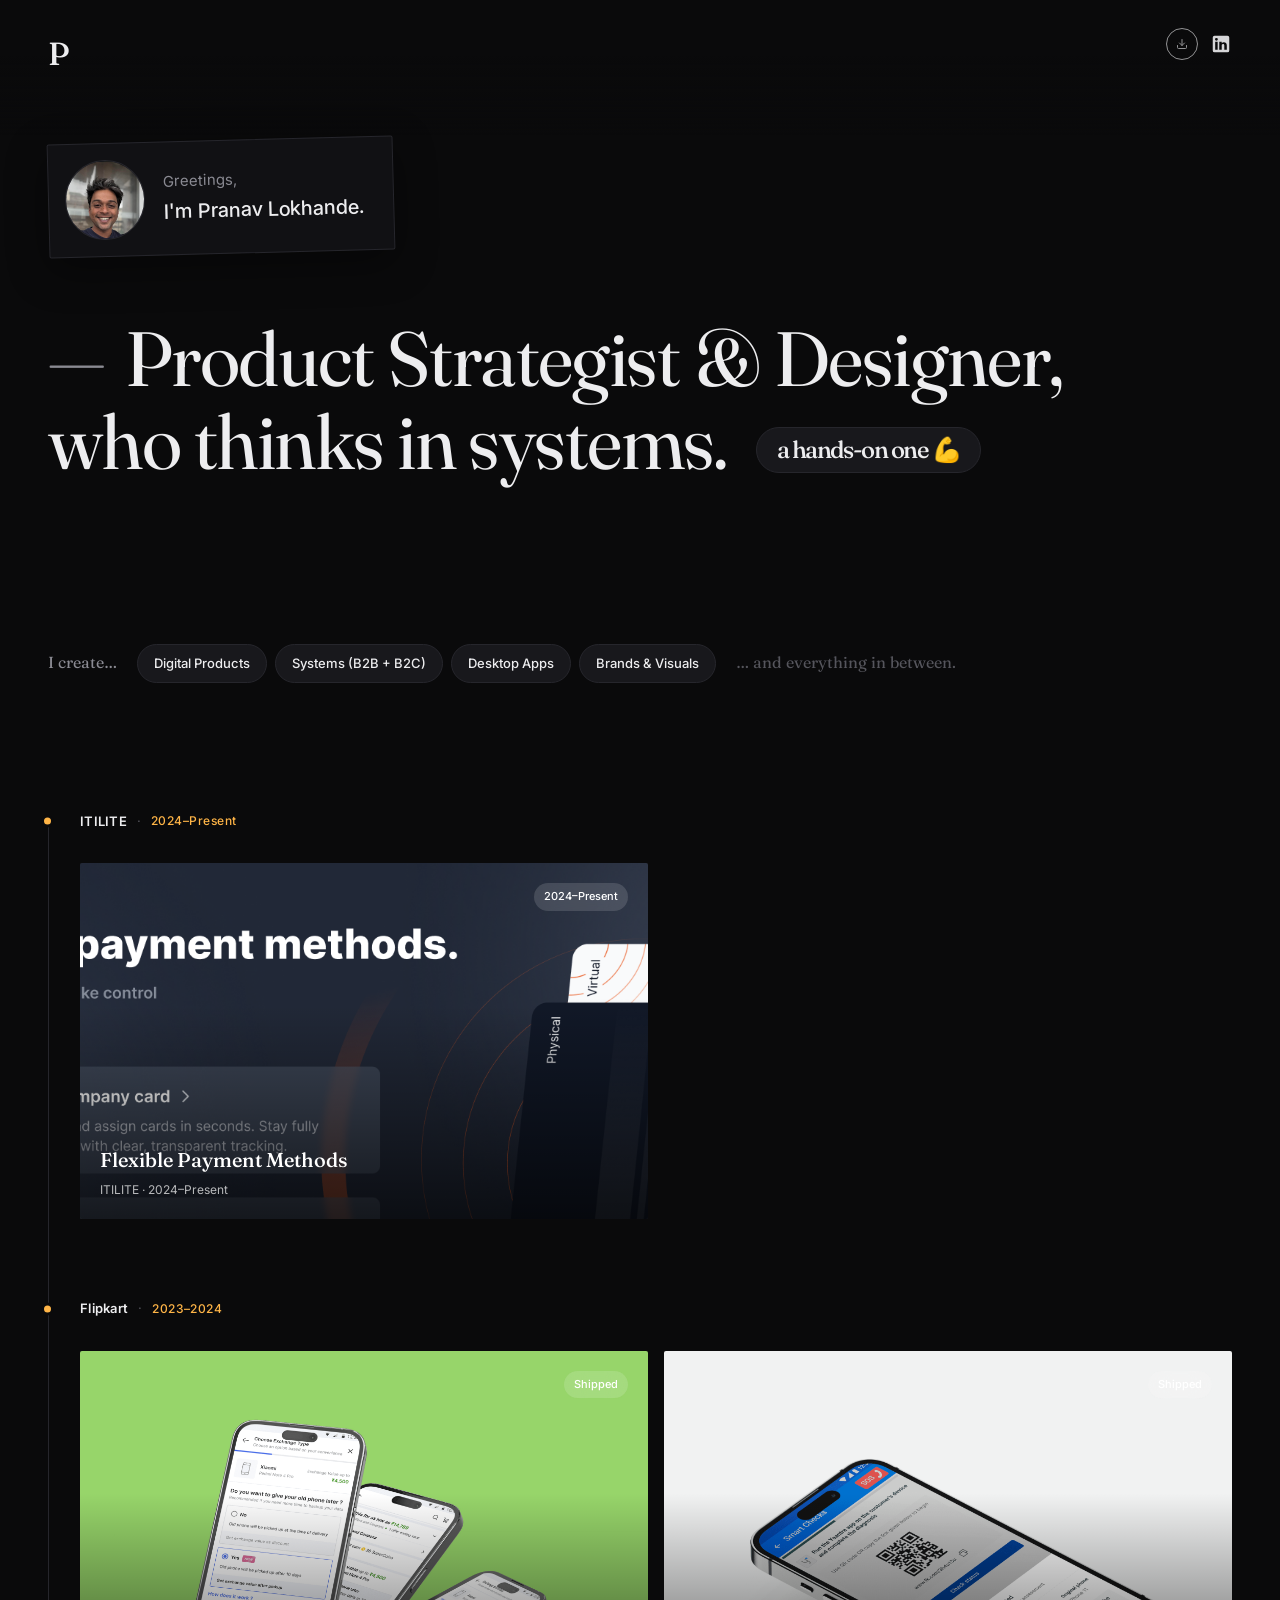
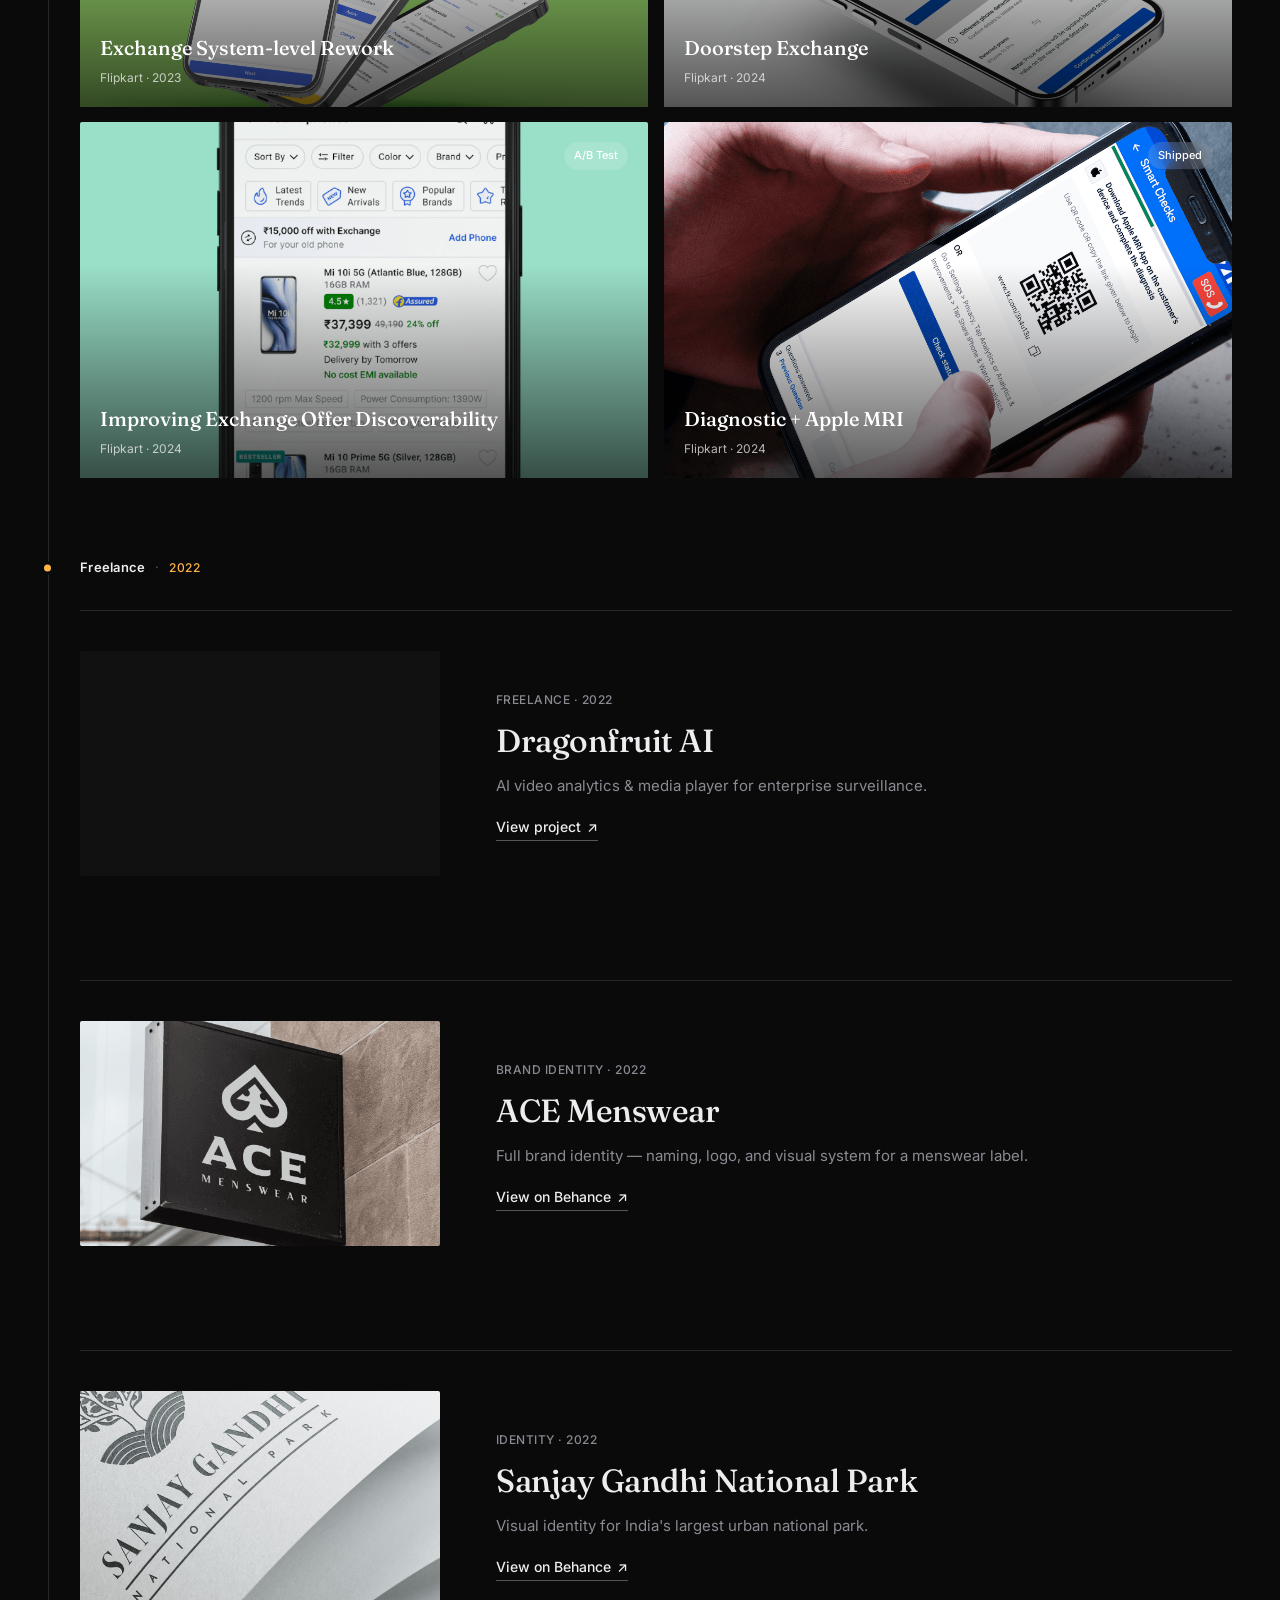
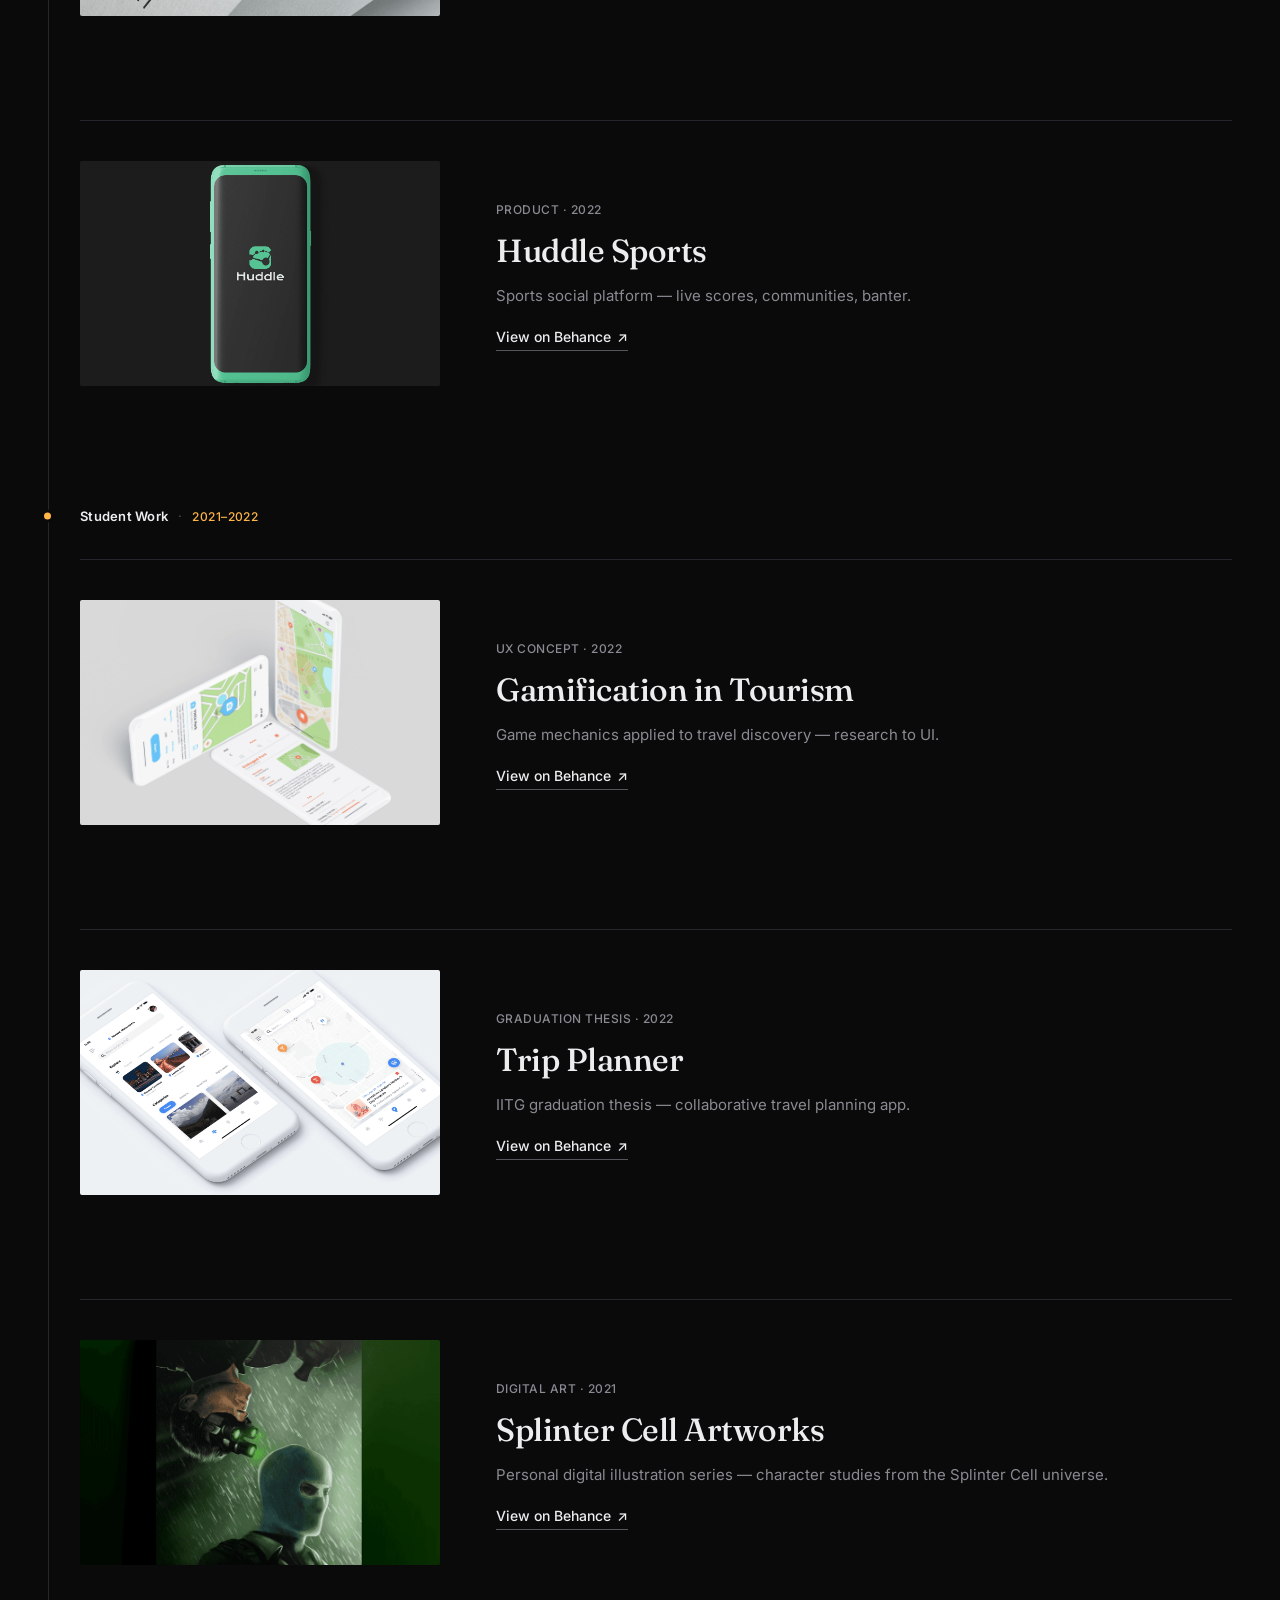
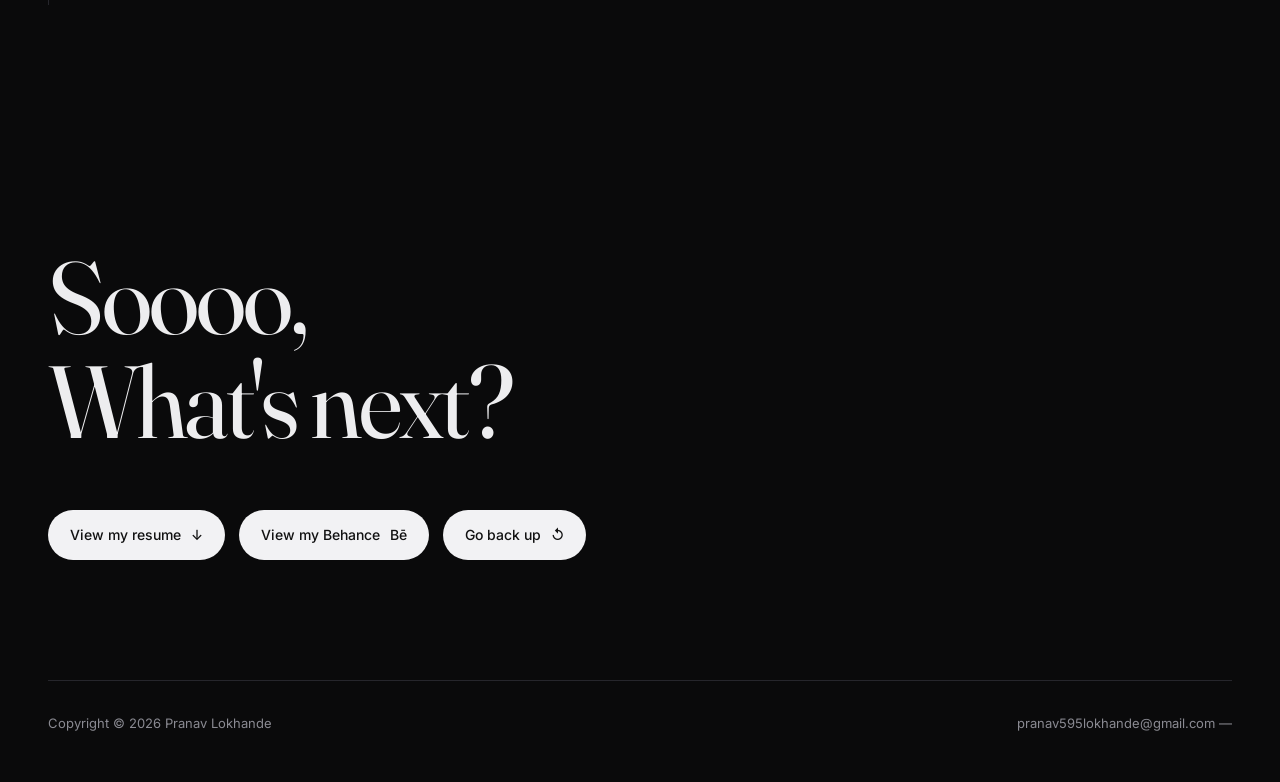
==== commit 5bb6e401: "Update copyright year to 2026 Co-Authored-By: Claude Sonnet 4.6 <noreply@anthropic.com>" ====
--- a/Portfolio/v0.9/index.html
+++ b/Portfolio/v0.9/index.html
@@ -230,7 +230,7 @@
       </div>
 
       <div class="footer-meta">
-        <span>Copyright © 2024 Pranav Lokhande</span>
+        <span>Copyright © 2026 Pranav Lokhande</span>
         <a href="mailto:pranav595lokhande@gmail.com">pranav595lokhande@gmail.com —</a>
       </div>
     </section>
